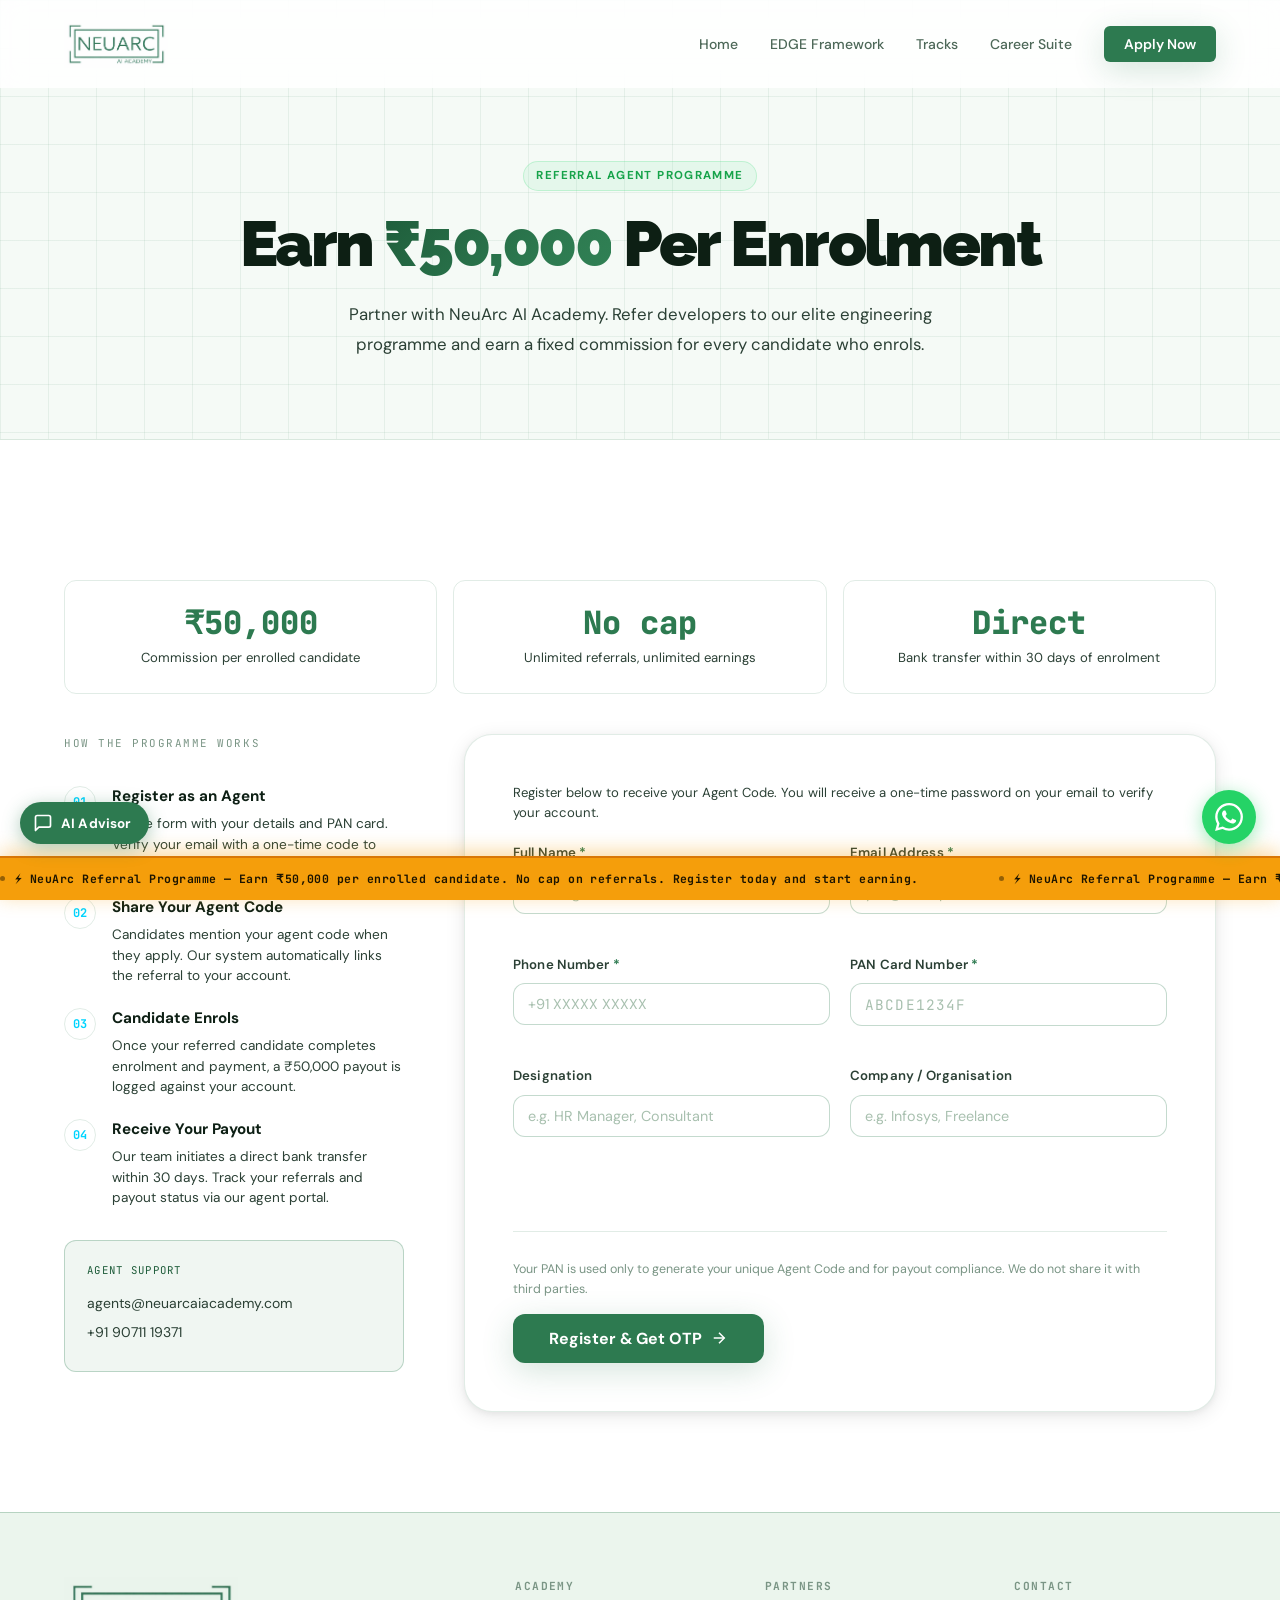
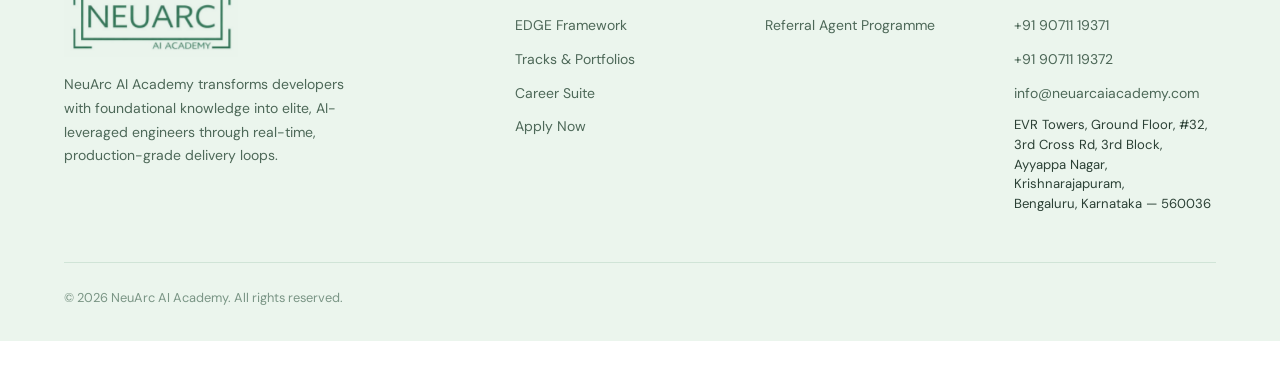
==== agents.html @ 5d9098ea "feat: Referral Agent Programme registration page with OTP flow Co-Authored-By: Claude Sonnet 4.6 <no" ====
<!DOCTYPE html>
<html lang="en">
<head>
  <meta charset="UTF-8" />
  <meta name="viewport" content="width=device-width, initial-scale=1.0" />
  <meta name="description" content="Become a NeuArc Referral Agent — Earn ₹50,000 per enrolled candidate. Join our partner network today." />
  <title>Referral Agent Programme — NeuArc AI Academy</title>
  <link rel="preconnect" href="https://fonts.googleapis.com" />
  <link rel="preconnect" href="https://fonts.gstatic.com" crossorigin />
  <link href="https://fonts.googleapis.com/css2?family=Raleway:wght@400;500;600;700;800;900&family=DM+Sans:opsz,wght@9..40,300;9..40,400;9..40,500;9..40,600;9..40,700&family=JetBrains+Mono:wght@400;500;600;700&display=swap" rel="stylesheet" />
  <link rel="stylesheet" href="css/style.css" />
  <style>
    .agent-hero-tag {
      display: inline-block;
      background: rgba(74,222,128,0.09);
      color: #16A34A;
      border: 1px solid rgba(74,222,128,0.25);
      font-size: 0.72rem;
      font-weight: 700;
      letter-spacing: 0.12em;
      text-transform: uppercase;
      padding: 4px 12px;
      border-radius: 20px;
      margin-bottom: 18px;
    }
    .earnings-grid {
      display: grid;
      grid-template-columns: repeat(auto-fit, minmax(200px, 1fr));
      gap: 16px;
      margin: 40px 0;
    }
    .earnings-card {
      background: var(--surface);
      border: 1px solid var(--border);
      border-radius: 12px;
      padding: 24px 20px;
      text-align: center;
    }
    .earnings-card .earn-num {
      font-family: 'JetBrains Mono', monospace;
      font-size: 2rem;
      font-weight: 800;
      background: var(--g);
      -webkit-background-clip: text;
      -webkit-text-fill-color: transparent;
      background-clip: text;
      line-height: 1.1;
    }
    .earnings-card .earn-label {
      color: var(--text-2);
      font-size: 0.82rem;
      margin-top: 6px;
    }
    .how-steps {
      display: flex;
      flex-direction: column;
      gap: 20px;
      margin: 32px 0;
    }
    .how-step {
      display: flex;
      gap: 16px;
      align-items: flex-start;
    }
    .step-num {
      width: 32px;
      height: 32px;
      border-radius: 50%;
      border: 1px solid var(--border);
      background: var(--surface);
      display: flex;
      align-items: center;
      justify-content: center;
      font-family: 'JetBrains Mono', monospace;
      font-size: 0.75rem;
      font-weight: 700;
      color: var(--g-text, #00D4FF);
      flex-shrink: 0;
      margin-top: 2px;
    }
    .how-step h4 { margin: 0 0 4px; font-size: 0.95rem; }
    .how-step p  { margin: 0; color: var(--text-2); font-size: 0.85rem; line-height: 1.5; }

    /* OTP Modal */
    .otp-overlay {
      position: fixed; inset: 0; background: rgba(0,0,0,0.65);
      display: flex; align-items: center; justify-content: center;
      z-index: 9999; padding: 16px;
      opacity: 0; pointer-events: none; transition: opacity 0.2s;
    }
    .otp-overlay.visible { opacity: 1; pointer-events: all; }
    .otp-box {
      background: var(--surface, #0F1B2D);
      border: 1px solid var(--border, #1E2D42);
      border-radius: 14px;
      padding: 32px 28px;
      width: 100%; max-width: 420px;
      box-shadow: 0 24px 64px rgba(0,0,0,0.5);
    }
    .otp-box h3 { margin: 0 0 6px; font-size: 1.05rem; }
    .otp-box p  { color: var(--text-2); font-size: 0.85rem; margin: 0 0 20px; }
    .otp-input {
      width: 100%;
      background: var(--bg, #060E1A);
      border: 1px solid var(--border, #1E2D42);
      border-radius: 8px;
      padding: 12px 14px;
      font-family: 'JetBrains Mono', monospace;
      font-size: 1.4rem;
      font-weight: 700;
      letter-spacing: 0.25em;
      color: var(--text, #E8F4FF);
      text-align: center;
      outline: none;
      transition: border-color 0.15s;
      margin-bottom: 16px;
    }
    .otp-input:focus { border-color: #00D4FF; }
    .otp-resend {
      text-align: center; font-size: 0.78rem; color: var(--text-2); margin-bottom: 8px;
    }
    .otp-resend a { color: #00D4FF; cursor: pointer; text-decoration: underline; }
    .otp-error { color: #f87171; font-size: 0.8rem; text-align: center; margin-bottom: 10px; min-height: 20px; }

    /* Success view */
    .agent-success {
      display: none; text-align: center; padding: 40px 20px;
    }
    .agent-success.show { display: block; }
    .agent-code-box {
      display: inline-block;
      background: rgba(0,212,255,0.08);
      border: 1px solid rgba(0,212,255,0.25);
      border-radius: 10px;
      padding: 20px 32px;
      margin: 20px 0;
    }
    .agent-code-box .code-label { font-size: 0.72rem; color: var(--text-2); letter-spacing: 0.1em; text-transform: uppercase; margin-bottom: 6px; }
    .agent-code-box .code-value {
      font-family: 'JetBrains Mono', monospace;
      font-size: 1.7rem;
      font-weight: 800;
      color: #00D4FF;
      letter-spacing: 0.05em;
    }
  </style>
</head>
<body>

<!-- ══ Navigation ══ -->
<nav id="navbar">
  <div class="nav-container">
    <a href="index.html" class="nav-logo">
      <img class="nav-logo-img" src="assets/neuarc-logo.png" alt="NeuArc AI Academy"
           onerror="this.style.display='none';this.nextElementSibling.style.display='flex'" />
      <span class="logo-css">NEUARC <span class="logo-css-sub">AI ACADEMY</span></span>
    </a>
    <button class="nav-toggle" id="navToggle" aria-label="Toggle menu">
      <span></span><span></span><span></span>
    </button>
    <ul class="nav-links" id="navLinks">
      <li><a href="index.html">Home</a></li>
      <li><a href="edge-framework.html">EDGE Framework</a></li>
      <li><a href="tracks.html">Tracks</a></li>
      <li><a href="career.html">Career Suite</a></li>
      <li><a href="apply.html" class="nav-cta">Apply Now</a></li>
    </ul>
  </div>
</nav>

<!-- ══ Page Header ══ -->
<div class="page-header">
  <div class="container">
    <div class="agent-hero-tag reveal">Referral Agent Programme</div>
    <h1 class="reveal d1">Earn <span class="gradient-text">₹50,000</span> Per Enrolment</h1>
    <p class="reveal d2" style="max-width:620px;margin:0 auto;color:var(--text-2);font-size:1.05rem;">
      Partner with NeuArc AI Academy. Refer developers to our elite engineering programme and earn a fixed commission for every candidate who enrols.
    </p>
  </div>
</div>

<!-- ══ Earnings Section ══ -->
<section class="section">
  <div class="container">

    <div class="earnings-grid reveal">
      <div class="earnings-card">
        <div class="earn-num">₹50,000</div>
        <div class="earn-label">Commission per enrolled candidate</div>
      </div>
      <div class="earnings-card">
        <div class="earn-num">No cap</div>
        <div class="earn-label">Unlimited referrals, unlimited earnings</div>
      </div>
      <div class="earnings-card">
        <div class="earn-num">Direct</div>
        <div class="earn-label">Bank transfer within 30 days of enrolment</div>
      </div>
    </div>

    <div class="apply-wrap reveal">

      <!-- Left: How it works -->
      <div class="apply-info">
        <p class="apply-info-heading">How the programme works</p>

        <div class="how-steps">
          <div class="how-step">
            <div class="step-num">01</div>
            <div>
              <h4>Register as an Agent</h4>
              <p>Fill the form with your details and PAN card. Verify your email with a one-time code to receive your unique Agent Code.</p>
            </div>
          </div>
          <div class="how-step">
            <div class="step-num">02</div>
            <div>
              <h4>Share Your Agent Code</h4>
              <p>Candidates mention your agent code when they apply. Our system automatically links the referral to your account.</p>
            </div>
          </div>
          <div class="how-step">
            <div class="step-num">03</div>
            <div>
              <h4>Candidate Enrols</h4>
              <p>Once your referred candidate completes enrolment and payment, a ₹50,000 payout is logged against your account.</p>
            </div>
          </div>
          <div class="how-step">
            <div class="step-num">04</div>
            <div>
              <h4>Receive Your Payout</h4>
              <p>Our team initiates a direct bank transfer within 30 days. Track your referrals and payout status via our agent portal.</p>
            </div>
          </div>
        </div>

        <div class="apply-contact-box">
          <p class="apply-contact-label">Agent support</p>
          <a href="mailto:agents@neuarcaiacademy.com">agents@neuarcaiacademy.com</a>
          <a href="tel:+919071119371">+91 90711 19371</a>
        </div>
      </div>

      <!-- Right: Registration Form -->
      <div class="apply-form-wrap">

        <!-- Registration form (shown until OTP verified) -->
        <div id="agentFormWrap">
          <form class="apply-form" id="agentForm" novalidate>
            <div style="margin-bottom:20px;">
              <p style="font-size:0.82rem;color:var(--text-2);line-height:1.5;margin:0;">
                Register below to receive your Agent Code. You will receive a one-time password on your email to verify your account.
              </p>
            </div>

            <!-- Row 1 -->
            <div class="form-row-2">
              <div class="form-group">
                <label for="agFullName">Full Name <span class="req">*</span></label>
                <input type="text" id="agFullName" placeholder="Your legal full name" required />
              </div>
              <div class="form-group">
                <label for="agEmail">Email Address <span class="req">*</span></label>
                <input type="email" id="agEmail" placeholder="you@example.com" required />
              </div>
            </div>

            <!-- Row 2 -->
            <div class="form-row-2">
              <div class="form-group">
                <label for="agPhone">Phone Number <span class="req">*</span></label>
                <input type="tel" id="agPhone" placeholder="+91 XXXXX XXXXX" required />
              </div>
              <div class="form-group">
                <label for="agPan">PAN Card Number <span class="req">*</span></label>
                <input type="text" id="agPan" placeholder="ABCDE1234F" maxlength="10"
                       style="text-transform:uppercase;font-family:'JetBrains Mono',monospace;letter-spacing:0.08em;" required />
              </div>
            </div>

            <!-- Row 3 (optional) -->
            <div class="form-row-2">
              <div class="form-group">
                <label for="agDesig">Designation</label>
                <input type="text" id="agDesig" placeholder="e.g. HR Manager, Consultant" />
              </div>
              <div class="form-group">
                <label for="agCompany">Company / Organisation</label>
                <input type="text" id="agCompany" placeholder="e.g. Infosys, Freelance" />
              </div>
            </div>

            <p id="agFormError" style="color:#f87171;font-size:0.8rem;min-height:18px;margin-bottom:8px;"></p>

            <div class="form-submit-row">
              <p class="form-note">Your PAN is used only to generate your unique Agent Code and for payout compliance. We do not share it with third parties.</p>
              <button type="submit" class="btn btn-primary btn-apply" id="agSubmitBtn">
                Register &amp; Get OTP
                <svg width="18" height="18" viewBox="0 0 24 24" fill="none" stroke="currentColor" stroke-width="2">
                  <line x1="5" y1="12" x2="19" y2="12"/><polyline points="12 5 19 12 12 19"/>
                </svg>
              </button>
            </div>
          </form>
        </div>

        <!-- Success view (shown after OTP verified) -->
        <div class="agent-success" id="agentSuccess">
          <div style="font-size:2.5rem;margin-bottom:12px;">🎉</div>
          <h2 style="margin:0 0 8px;">You're registered!</h2>
          <p style="color:var(--text-2);font-size:0.92rem;margin-bottom:0;">Your Agent Code is below. Share it with candidates when they apply.</p>
          <div class="agent-code-box">
            <div class="code-label">Your Agent Code</div>
            <div class="code-value" id="agentCodeDisplay">—</div>
          </div>
          <p style="color:var(--text-2);font-size:0.82rem;max-width:340px;margin:0 auto 24px;">
            Candidates enter this code on the <a href="apply.html" style="color:#00D4FF;">Apply Now</a> page. You'll earn ₹50,000 for each one who enrols.
          </p>
          <a href="mailto:agents@neuarcaiacademy.com" class="btn btn-secondary" style="display:inline-flex;gap:8px;align-items:center;">
            Contact Agent Support
          </a>
        </div>

      </div>
    </div>

  </div>
</section>

<!-- ══ OTP Verification Modal ══ -->
<div class="otp-overlay" id="otpOverlay">
  <div class="otp-box">
    <h3>Verify your email</h3>
    <p id="otpDesc">Enter the 6-digit code sent to <strong id="otpEmailDisplay"></strong>. Valid for 15 minutes.</p>
    <input type="text" class="otp-input" id="otpInput" maxlength="6" inputmode="numeric" placeholder="— — — — — —" autocomplete="one-time-code" />
    <p class="otp-error" id="otpError"></p>
    <button class="btn btn-primary" style="width:100%;justify-content:center;" id="otpVerifyBtn">
      Verify &amp; Activate
    </button>
    <p class="otp-resend" style="margin-top:14px;">
      Didn't receive it? <a id="otpResendLink">Resend OTP</a>
    </p>
  </div>
</div>

<!-- ══ Footer ══ -->
<footer>
  <div class="container">
    <div class="footer-inner">
      <div class="footer-brand">
        <img src="assets/neuarc-logo.png" alt="NeuArc AI Academy"
             onerror="this.style.display='none'" />
        <p>NeuArc AI Academy transforms developers with foundational knowledge into elite, AI-leveraged engineers through real-time, production-grade delivery loops.</p>
      </div>
      <div class="footer-col">
        <h5>Academy</h5>
        <a href="edge-framework.html">EDGE Framework</a>
        <a href="tracks.html">Tracks &amp; Portfolios</a>
        <a href="career.html">Career Suite</a>
        <a href="apply.html">Apply Now</a>
      </div>
      <div class="footer-col">
        <h5>Partners</h5>
        <a href="agents.html">Referral Agent Programme</a>
      </div>
      <div class="footer-col">
        <h5>Contact</h5>
        <a href="tel:+919071119371">+91 90711 19371</a>
        <a href="tel:+919071119372">+91 90711 19372</a>
        <a href="mailto:info@neuarcaiacademy.com">info@neuarcaiacademy.com</a>
        <span style="font-size:0.82rem;line-height:1.5;color:var(--text-2);display:block;margin-top:8px;">EVR Towers, Ground Floor, #32, 3rd Cross Rd, 3rd Block,<br>Ayyappa Nagar, Krishnarajapuram,<br>Bengaluru, Karnataka — 560036</span>
      </div>
    </div>
    <div class="footer-bottom">
      <span>&copy; 2026 NeuArc AI Academy. All rights reserved.</span>
    </div>
  </div>
</footer>

<script src="js/main.js"></script>
<script src="js/cms-globals.js"></script>
<script src="js/chatbot.js"></script>
<script src="js/whatsapp.js"></script>
<script>
(function () {
  'use strict';

  var API_BASE  = 'https://neuarc-admin.vercel.app';
  var pendingEmail = '';
  var pendingBody  = null;

  var agentForm   = document.getElementById('agentForm');
  var agSubmitBtn = document.getElementById('agSubmitBtn');
  var agFormError = document.getElementById('agFormError');

  var otpOverlay     = document.getElementById('otpOverlay');
  var otpInput       = document.getElementById('otpInput');
  var otpError       = document.getElementById('otpError');
  var otpVerifyBtn   = document.getElementById('otpVerifyBtn');
  var otpResendLink  = document.getElementById('otpResendLink');
  var otpEmailDisplay = document.getElementById('otpEmailDisplay');

  function panValid(pan) {
    return /^[A-Z]{5}[0-9]{4}[A-Z]{1}$/.test(pan.toUpperCase());
  }

  function setFormBusy(busy) {
    agSubmitBtn.disabled = busy;
    agSubmitBtn.innerHTML = busy
      ? 'Sending&hellip;'
      : 'Register &amp; Get OTP <svg width="18" height="18" viewBox="0 0 24 24" fill="none" stroke="currentColor" stroke-width="2"><line x1="5" y1="12" x2="19" y2="12"/><polyline points="12 5 19 12 12 19"/></svg>';
  }

  agentForm.addEventListener('submit', function (e) {
    e.preventDefault();
    agFormError.textContent = '';

    var full_name   = document.getElementById('agFullName').value.trim();
    var email       = document.getElementById('agEmail').value.trim();
    var phone       = document.getElementById('agPhone').value.trim();
    var pan_card    = document.getElementById('agPan').value.trim().toUpperCase();
    var designation = document.getElementById('agDesig').value.trim();
    var company     = document.getElementById('agCompany').value.trim();

    if (!full_name || !email || !phone || !pan_card) {
      agFormError.textContent = 'Please fill all required fields.';
      return;
    }
    if (!panValid(pan_card)) {
      agFormError.textContent = 'Invalid PAN format. Expected: ABCDE1234F';
      return;
    }

    pendingBody = { full_name: full_name, email: email, phone: phone, pan_card: pan_card,
                    designation: designation || undefined, company: company || undefined };
    pendingEmail = email;

    setFormBusy(true);
    fetch(API_BASE + '/api/public/agents/register', {
      method: 'POST',
      headers: { 'Content-Type': 'application/json' },
      body: JSON.stringify(pendingBody),
    })
    .then(function (res) { return res.json().then(function (d) { return { ok: res.ok, d: d }; }); })
    .then(function (r) {
      setFormBusy(false);
      if (!r.ok) { agFormError.textContent = r.d.error || 'Registration failed.'; return; }
      otpEmailDisplay.textContent = pendingEmail;
      otpInput.value = '';
      otpError.textContent = '';
      otpOverlay.classList.add('visible');
      otpInput.focus();
    })
    .catch(function () {
      setFormBusy(false);
      agFormError.textContent = 'Network error. Please try again.';
    });
  });

  function verifyOtp() {
    var code = otpInput.value.replace(/\s/g, '').trim();
    if (code.length !== 6) { otpError.textContent = 'Enter the 6-digit code.'; return; }
    otpError.textContent = '';
    otpVerifyBtn.disabled = true;
    otpVerifyBtn.textContent = 'Verifying…';

    fetch(API_BASE + '/api/public/agents/verify-otp', {
      method: 'POST',
      headers: { 'Content-Type': 'application/json' },
      body: JSON.stringify({ email: pendingEmail, otp: code }),
    })
    .then(function (res) { return res.json().then(function (d) { return { ok: res.ok, d: d }; }); })
    .then(function (r) {
      otpVerifyBtn.disabled = false;
      otpVerifyBtn.textContent = 'Verify & Activate';
      if (!r.ok) { otpError.textContent = r.d.error || 'Verification failed.'; return; }
      otpOverlay.classList.remove('visible');
      document.getElementById('agentCodeDisplay').textContent = r.d.agent_code || '—';
      document.getElementById('agentFormWrap').style.display = 'none';
      document.getElementById('agentSuccess').classList.add('show');
      window.scrollTo({ top: 0, behavior: 'smooth' });
    })
    .catch(function () {
      otpVerifyBtn.disabled = false;
      otpVerifyBtn.textContent = 'Verify & Activate';
      otpError.textContent = 'Network error. Please try again.';
    });
  }

  otpVerifyBtn.addEventListener('click', verifyOtp);
  otpInput.addEventListener('keydown', function (e) { if (e.key === 'Enter') verifyOtp(); });

  otpResendLink.addEventListener('click', function () {
    if (!pendingBody) return;
    otpError.textContent = '';
    otpResendLink.textContent = 'Sending…';
    fetch(API_BASE + '/api/public/agents/register', {
      method: 'POST',
      headers: { 'Content-Type': 'application/json' },
      body: JSON.stringify(pendingBody),
    })
    .then(function () { otpResendLink.textContent = 'Resend OTP'; otpInput.value = ''; otpInput.focus(); })
    .catch(function () { otpResendLink.textContent = 'Resend OTP'; });
  });

  // Auto-uppercase PAN
  document.getElementById('agPan').addEventListener('input', function () {
    this.value = this.value.toUpperCase();
  });
})();
</script>

<!-- ══ Bottom Running Banner ══ -->
<div class="bottom-banner">
  <div class="bottom-banner-track">
    <span class="bottom-banner-item"><span class="bottom-banner-sep"></span>&#x26A1; NeuArc Referral Programme — Earn ₹50,000 per enrolled candidate. No cap on referrals. Register today and start earning.</span>
    <span class="bottom-banner-item"><span class="bottom-banner-sep"></span>&#x26A1; NeuArc Referral Programme — Earn ₹50,000 per enrolled candidate. No cap on referrals. Register today and start earning.</span>
    <span class="bottom-banner-item"><span class="bottom-banner-sep"></span>&#x26A1; NeuArc Referral Programme — Earn ₹50,000 per enrolled candidate. No cap on referrals. Register today and start earning.</span>
    <span class="bottom-banner-item"><span class="bottom-banner-sep"></span>&#x26A1; NeuArc Referral Programme — Earn ₹50,000 per enrolled candidate. No cap on referrals. Register today and start earning.</span>
  </div>
</div>
</body>
</html>
---- css/style.css ----
/* ══════════════════════════════════════════════
   NeuArc AI Academy — Light Theme Design System
   Fonts: Raleway (headings) + DM Sans (body) + JetBrains Mono (code)
   ══════════════════════════════════════════════ */

/* ── Reset & Variables ── */
*, *::before, *::after { box-sizing: border-box; margin: 0; padding: 0; }

:root {
  /* ── Backgrounds ── */
  --bg:          #FFFFFF;
  --bg-2:        #F5FAF6;
  --bg-3:        #EBF5ED;
  --bg-card:     #FFFFFF;
  --bg-section:  #F5FAF6;
  --bg-terminal: #0D1117;
  --bg-code:     #111827;

  /* ── Brand Green (NeuArc logo) ── */
  --g:           #2D7A50;
  --g-dark:      #1E5C3A;
  --g-mid:       #3A9462;
  --g-light:     #5ABF82;
  --g-bright:    #4ADE80;
  --g-pale:      #D1EDD9;
  --g-bg:        rgba(45, 122, 80, 0.07);
  --g-glow:      rgba(45, 122, 80, 0.22);
  --g-glow-lg:   rgba(45, 122, 80, 0.35);

  /* ── Text Scale ── */
  --text-1:  #0D1F14;
  --text-2:  #2B4035;
  --text-3:  #4D6858;
  --text-4:  #7A9585;
  --text-5:  #A8C0AF;

  /* ── Borders ── */
  --border:    rgba(45, 122, 80, 0.14);
  --border-2:  rgba(45, 122, 80, 0.28);
  --border-3:  rgba(45, 122, 80, 0.5);

  /* ── Shadows ── */
  --shadow-xs: 0 1px 3px rgba(0,0,0,0.05);
  --shadow-sm: 0 2px 8px rgba(0,0,0,0.07), 0 1px 3px rgba(0,0,0,0.04);
  --shadow:    0 4px 20px rgba(0,0,0,0.09), 0 2px 6px rgba(0,0,0,0.05);
  --shadow-lg: 0 12px 48px rgba(0,0,0,0.11), 0 4px 14px rgba(0,0,0,0.06);
  --shadow-green:    0 8px 32px rgba(45,122,80,0.2);
  --shadow-green-lg: 0 16px 56px rgba(45,122,80,0.28);

  /* ── Semantic ── */
  --red:   #DC2626;
  --amber: #D97706;
  --cyan:  #0891B2;
  --white: #FFFFFF;

  /* ── Fonts ── */
  --font-head: 'Raleway', 'DM Sans', system-ui, sans-serif;
  --font-sans: 'DM Sans', system-ui, sans-serif;
  --font-mono: 'JetBrains Mono', 'Fira Code', monospace;

  /* ── Radius ── */
  --r-sm:  6px;
  --r:     12px;
  --r-lg:  20px;
  --r-xl:  28px;

  /* ── Transitions ── */
  --t:   0.3s cubic-bezier(0.4, 0, 0.2, 1);
  --t-f: 0.18s ease;
}

html { scroll-behavior: smooth; }

body {
  font-family: var(--font-sans);
  background: var(--bg);
  color: var(--text-1);
  line-height: 1.7;
  overflow-x: hidden;
  -webkit-font-smoothing: antialiased;
}

a { text-decoration: none; color: inherit; }
ul { list-style: none; }
img { max-width: 100%; display: block; }

.container {
  max-width: 1200px;
  margin: 0 auto;
  padding: 0 24px;
}
.section    { padding: 100px 0; }
.section-sm { padding: 64px 0; }

/* ── Scroll Reveal ── */
.reveal {
  opacity: 0;
  transform: translateY(28px);
  transition: opacity 0.65s ease, transform 0.65s ease;
}
.reveal.visible { opacity: 1; transform: none; }
.d1 { transition-delay: 0.08s; }
.d2 { transition-delay: 0.16s; }
.d3 { transition-delay: 0.24s; }
.d4 { transition-delay: 0.32s; }
.d5 { transition-delay: 0.40s; }
.d6 { transition-delay: 0.48s; }
.d7 { transition-delay: 0.56s; }
.d8 { transition-delay: 0.64s; }

/* ── Typography Utilities ── */
.gradient-text {
  background: linear-gradient(135deg, var(--g-dark) 0%, var(--g) 40%, var(--g-mid) 100%);
  background-size: 200% auto;
  -webkit-background-clip: text;
  -webkit-text-fill-color: transparent;
  background-clip: text;
  animation: gradientShift 5s linear infinite;
}

.mono { font-family: var(--font-mono); }

/* ── Section Labels ── */
.section-tag {
  display: inline-flex;
  align-items: center;
  gap: 8px;
  font-family: var(--font-mono);
  font-size: 0.7rem;
  font-weight: 600;
  letter-spacing: 0.13em;
  text-transform: uppercase;
  color: var(--g-dark);
  background: var(--g-bg);
  border: 1px solid var(--border-2);
  border-radius: 100px;
  padding: 6px 14px;
  margin-bottom: 20px;
}
.section-tag::before {
  content: '';
  width: 6px; height: 6px;
  border-radius: 50%;
  background: var(--g);
  animation: pulse 2s infinite;
}

.section-title {
  font-family: var(--font-head);
  font-size: clamp(2rem, 4vw, 3.2rem);
  font-weight: 800;
  line-height: 1.1;
  letter-spacing: -0.03em;
  color: var(--text-1);
  margin-bottom: 16px;
}
.section-sub {
  font-size: 1.05rem;
  color: var(--text-3);
  max-width: 680px;
  line-height: 1.8;
}

/* ── Buttons ── */
.btn {
  display: inline-flex;
  align-items: center;
  gap: 10px;
  padding: 13px 26px;
  border-radius: var(--r);
  font-size: 0.9rem;
  font-weight: 600;
  cursor: pointer;
  transition: var(--t);
  border: none;
  white-space: nowrap;
  font-family: var(--font-sans);
}
.btn-primary {
  background: var(--g);
  color: #fff;
  box-shadow: var(--shadow-green);
}
.btn-primary:hover {
  background: var(--g-dark);
  box-shadow: var(--shadow-green-lg);
  transform: translateY(-2px);
}
.btn-outline {
  background: transparent;
  color: var(--g);
  border: 1.5px solid var(--g);
}
.btn-outline:hover {
  background: var(--g-bg);
  border-color: var(--g-dark);
  color: var(--g-dark);
  transform: translateY(-2px);
}
.btn-ghost {
  background: transparent;
  color: var(--text-3);
  border: 1px solid var(--border);
}
.btn-ghost:hover {
  background: var(--bg-2);
  color: var(--text-1);
}
.btn-sub {
  font-size: 0.73rem;
  color: var(--text-4);
  margin-top: 8px;
  display: block;
  font-family: var(--font-mono);
}

/* ── Navigation ── */
#navbar {
  position: fixed;
  top: 0; left: 0; right: 0;
  z-index: 1000;
  padding: 20px 0;
  transition: var(--t);
  background: rgba(255,255,255,0.85);
  backdrop-filter: blur(12px);
  -webkit-backdrop-filter: blur(12px);
}
#navbar.scrolled {
  background: rgba(255,255,255,0.97);
  padding: 13px 0;
  border-bottom: 1px solid var(--border);
  box-shadow: var(--shadow-xs);
}
.nav-container {
  max-width: 1200px;
  margin: 0 auto;
  padding: 0 24px;
  display: flex;
  align-items: center;
  justify-content: space-between;
  position: relative;
}
.nav-logo { display: flex; align-items: center; gap: 10px; }
.nav-logo-img { height: 48px; width: auto; mix-blend-mode: multiply; }

/* CSS fallback logo */
.logo-css {
  display: none;
  align-items: center;
  gap: 6px;
  font-family: var(--font-head);
  font-weight: 900;
  font-size: 1.1rem;
  letter-spacing: 0.08em;
  color: var(--g);
  position: relative;
  padding: 4px 8px;
  border-top: 2px solid var(--g);
  border-bottom: 2px solid var(--g);
}
.logo-css::before {
  content: '';
  position: absolute;
  top: -2px; left: -2px;
  width: 9px; height: 9px;
  border-top: 2px solid var(--g);
  border-left: 2px solid var(--g);
}
.logo-css::after {
  content: '';
  position: absolute;
  bottom: -2px; right: -2px;
  width: 9px; height: 9px;
  border-bottom: 2px solid var(--g);
  border-right: 2px solid var(--g);
}
.logo-css-sub {
  font-size: 0.5em;
  font-weight: 600;
  color: var(--g-mid);
  letter-spacing: 0.16em;
  display: block;
  line-height: 1;
}
.nav-links {
  display: flex;
  align-items: center;
  gap: 32px;
}
.nav-links a {
  font-size: 0.875rem;
  font-weight: 500;
  color: var(--text-3);
  transition: var(--t-f);
}
.nav-links a:hover,
.nav-links a.nav-active { color: var(--text-1); }
.nav-links .nav-cta {
  background: var(--g);
  color: #fff;
  padding: 9px 20px;
  border-radius: var(--r-sm);
  font-weight: 600;
  box-shadow: var(--shadow-green);
}
.nav-links .nav-cta:hover {
  background: var(--g-dark);
  box-shadow: var(--shadow-green-lg);
  transform: translateY(-1px);
}
.nav-toggle {
  display: none;
  flex-direction: column;
  gap: 5px;
  background: none;
  border: none;
  cursor: pointer;
  padding: 4px;
}
.nav-toggle span {
  display: block;
  width: 24px; height: 2px;
  background: var(--text-1);
  border-radius: 2px;
  transition: var(--t);
}
.nav-toggle.open span:nth-child(1) { transform: translateY(7px) rotate(45deg); }
.nav-toggle.open span:nth-child(2) { opacity: 0; }
.nav-toggle.open span:nth-child(3) { transform: translateY(-7px) rotate(-45deg); }

/* ── Divider ── */
.divider {
  height: 1px;
  background: linear-gradient(90deg, transparent, var(--border-2), transparent);
}

/* ── Page Header (inner pages) ── */
.page-header {
  padding: 160px 0 80px;
  text-align: center;
  position: relative;
  overflow: hidden;
  background: var(--bg-2);
  border-bottom: 1px solid var(--border);
}
.page-header::before {
  content: '';
  position: absolute;
  inset: 0;
  background-image:
    linear-gradient(var(--border) 1px, transparent 1px),
    linear-gradient(90deg, var(--border) 1px, transparent 1px);
  background-size: 48px 48px;
  opacity: 0.6;
}
.page-header .container { position: relative; z-index: 2; }
.page-header h1 {
  font-family: var(--font-head);
  font-size: clamp(2.4rem, 5vw, 4rem);
  font-weight: 900;
  letter-spacing: -0.04em;
  line-height: 1.1;
  color: var(--text-1);
  margin-bottom: 20px;
}
.page-header p {
  font-size: 1.05rem;
  color: var(--text-3);
  max-width: 640px;
  margin: 0 auto;
  line-height: 1.8;
}

/* ── Hero ── */
.hero {
  min-height: 100vh;
  display: flex;
  align-items: center;
  position: relative;
  overflow: hidden;
  padding-top: 80px;
  background: var(--bg);
}
.hero-bg {
  position: absolute;
  inset: 0;
  pointer-events: none;
}
.hero-grid {
  position: absolute;
  inset: 0;
  background-image:
    linear-gradient(var(--border) 1px, transparent 1px),
    linear-gradient(90deg, var(--border) 1px, transparent 1px);
  background-size: 56px 56px;
  mask-image: radial-gradient(ellipse 80% 70% at 60% 50%, #000 30%, transparent 80%);
  opacity: 0.7;
}
.hero-glow {
  position: absolute;
  border-radius: 50%;
  pointer-events: none;
}
.hero-glow-1 {
  width: 700px; height: 700px;
  background: radial-gradient(circle, rgba(45,122,80,0.08) 0%, transparent 65%);
  top: -200px; right: -100px;
}
.hero-glow-2 {
  width: 400px; height: 400px;
  background: radial-gradient(circle, rgba(45,122,80,0.06) 0%, transparent 65%);
  bottom: 0; left: 5%;
}
.hero-inner {
  position: relative;
  z-index: 2;
  display: grid;
  grid-template-columns: 1fr 1fr;
  gap: 64px;
  align-items: center;
  max-width: 1200px;
  margin: 0 auto;
  padding: 0 24px;
  width: 100%;
}
.hero-badge {
  display: inline-flex;
  align-items: center;
  gap: 8px;
  font-family: var(--font-mono);
  font-size: 0.7rem;
  letter-spacing: 0.1em;
  text-transform: uppercase;
  color: var(--g-dark);
  background: var(--g-bg);
  border: 1px solid var(--border-2);
  border-radius: 100px;
  padding: 6px 14px;
  margin-bottom: 24px;
}
.badge-dot {
  width: 6px; height: 6px;
  border-radius: 50%;
  background: var(--g);
  animation: pulse 2s infinite;
}
.hero-title {
  font-family: var(--font-head);
  font-size: clamp(2.6rem, 5vw, 4rem);
  font-weight: 900;
  line-height: 1.07;
  letter-spacing: -0.04em;
  color: var(--text-1);
  margin-bottom: 24px;
}
.hero-sub {
  font-size: 1.05rem;
  color: var(--text-3);
  line-height: 1.8;
  margin-bottom: 40px;
  max-width: 520px;
}
.hero-ctas {
  display: flex;
  align-items: flex-start;
  gap: 14px;
  flex-wrap: wrap;
}

/* ── Hero right visual ── */
.hero-terminal-wrap {
  position: relative;
}
.hero-terminal-wrap::before {
  content: '';
  position: absolute;
  inset: -20px;
  background: radial-gradient(ellipse at center, rgba(45,122,80,0.08) 0%, transparent 70%);
  pointer-events: none;
}

/* ── Floating animated cards above/around terminal ── */
.hero-float-card {
  position: absolute;
  background: #fff;
  border: 1px solid var(--border-2);
  border-radius: var(--r);
  padding: 12px 16px;
  box-shadow: var(--shadow);
  display: flex;
  align-items: center;
  gap: 10px;
  font-size: 0.8rem;
  font-weight: 600;
  color: var(--text-1);
  animation: floatY 4s ease-in-out infinite;
  z-index: 3;
  white-space: nowrap;
}
.hero-float-card .fc-dot {
  width: 8px; height: 8px;
  border-radius: 50%;
}
.hero-float-card:nth-child(1) { top: -24px; right: 24px; animation-delay: 0s; }
.hero-float-card:nth-child(2) { bottom: 40px; left: -20px; animation-delay: 1.5s; animation-duration: 3.5s; }

/* ── Terminal Component ── */
.terminal {
  background: var(--bg-terminal);
  border: 1px solid rgba(255,255,255,0.06);
  border-radius: var(--r);
  overflow: hidden;
  font-family: var(--font-mono);
  font-size: 0.8rem;
  line-height: 1.72;
  box-shadow: var(--shadow-lg);
}
.terminal-header {
  background: #161b22;
  padding: 10px 16px;
  display: flex;
  align-items: center;
  gap: 8px;
  border-bottom: 1px solid rgba(255,255,255,0.05);
}
.terminal-dots { display: flex; gap: 6px; }
.terminal-dot { width: 11px; height: 11px; border-radius: 50%; }
.dot-red    { background: #FF5F57; }
.dot-yellow { background: #FEBC2E; }
.dot-green  { background: #28C840; }
.terminal-title { font-size: 0.72rem; color: #6e7681; margin-left: 8px; }
.terminal-body  { padding: 20px 22px; overflow-x: auto; color: #c9d1d9; }

/* Terminal tokens */
.t-line    { display: block; }
.t-prompt  { color: #3fb950; }
.t-cmd     { color: #e6edf3; }
.t-comment { color: #6e7681; font-style: italic; }
.t-output  { color: #c9d1d9; }
.t-alert   { color: #d29922; }
.t-error   { color: #f85149; }
.t-success { color: #3fb950; }
.t-key     { color: #79c0ff; }
.t-str     { color: #a5d6ff; }
.t-num     { color: #ff7b72; }
.t-kw      { color: #ff7b72; }
.t-fn      { color: #d2a8ff; }
.t-blank   { display: block; height: 0.9em; }

/* Code diff */
.diff-add { color: #3fb950; background: rgba(63,185,80,0.07); display: block; padding: 0 4px; }
.diff-rem { color: #f85149; background: rgba(248,81,73,0.07);  display: block; padding: 0 4px; }
.diff-ctx { color: #6e7681; display: block; padding: 0 4px; }
.diff-hdr { color: #79c0ff; display: block; padding: 0 4px; }

.cursor-blink {
  display: inline-block;
  width: 8px; height: 14px;
  background: #3fb950;
  animation: blink 1.1s step-end infinite;
  vertical-align: middle;
  margin-left: 2px;
}

/* ── Reality Check — stays DARK for impact ── */
.reality-section {
  background: #0D1F14;
  padding: 96px 0;
  position: relative;
  overflow: hidden;
}
.reality-section::before {
  content: '';
  position: absolute;
  inset: 0;
  background-image:
    linear-gradient(rgba(45,122,80,0.06) 1px, transparent 1px),
    linear-gradient(90deg, rgba(45,122,80,0.06) 1px, transparent 1px);
  background-size: 48px 48px;
}
.reality-inner {
  max-width: 900px;
  margin: 0 auto;
  text-align: center;
  position: relative;
  z-index: 1;
}
.reality-tag {
  display: inline-flex;
  align-items: center;
  gap: 8px;
  font-family: var(--font-mono);
  font-size: 0.7rem;
  text-transform: uppercase;
  letter-spacing: 0.12em;
  color: var(--amber);
  background: rgba(217,119,6,0.1);
  border: 1px solid rgba(217,119,6,0.25);
  border-radius: 100px;
  padding: 6px 14px;
  margin-bottom: 24px;
}
.reality-headline {
  font-family: var(--font-head);
  font-size: clamp(1.8rem, 4vw, 3rem);
  font-weight: 900;
  line-height: 1.18;
  letter-spacing: -0.03em;
  color: #FFFFFF;
  margin-bottom: 32px;
}
.reality-body {
  font-size: 1.05rem;
  color: rgba(255,255,255,0.65);
  line-height: 1.85;
  margin-bottom: 20px;
}
.reality-body strong { color: #FFFFFF; }
.reality-kicker {
  font-size: 1.1rem;
  font-weight: 700;
  color: var(--g-bright);
  font-family: var(--font-mono);
  border-top: 1px solid rgba(74,222,128,0.2);
  padding-top: 28px;
  margin-top: 12px;
  line-height: 1.6;
}

/* ── Portfolio Matrix ── */
.vertical-tag {
  display: inline-flex;
  align-items: center;
  gap: 6px;
  font-family: var(--font-mono);
  font-size: 0.68rem;
  text-transform: uppercase;
  letter-spacing: 0.1em;
  padding: 5px 12px;
  border-radius: 4px;
  margin-bottom: 24px;
}
.vert-a { background: var(--g-bg); color: var(--g-dark); border: 1px solid var(--border-2); }
.vert-b { background: rgba(8,145,178,0.07); color: #0369A1; border: 1px solid rgba(8,145,178,0.2); }
.vert-c { background: rgba(217,119,6,0.07); color: #B45309; border: 1px solid rgba(217,119,6,0.2); }

.matrix-grid {
  display: grid;
  grid-template-columns: repeat(3, 1fr);
  gap: 20px;
}
.matrix-card {
  background: var(--bg-card);
  border: 1px solid var(--border);
  border-radius: var(--r-lg);
  padding: 28px;
  transition: var(--t);
  position: relative;
  overflow: hidden;
  box-shadow: var(--shadow-xs);
}
.matrix-card::before {
  content: '';
  position: absolute;
  top: 0; left: 0; right: 0;
  height: 3px;
  background: linear-gradient(90deg, transparent, var(--g), transparent);
  opacity: 0;
  transition: var(--t);
}
.matrix-card:hover {
  border-color: var(--border-2);
  box-shadow: var(--shadow-green);
  transform: translateY(-4px);
}
.matrix-card:hover::before { opacity: 1; }
.matrix-num  { font-family: var(--font-mono); font-size: 0.65rem; color: var(--g); opacity: 0.7; margin-bottom: 12px; letter-spacing: 0.08em; }
.matrix-icon { font-size: 1.7rem; margin-bottom: 14px; }
.matrix-title { font-family: var(--font-head); font-size: 1rem; font-weight: 700; color: var(--text-1); margin-bottom: 10px; line-height: 1.3; }
.matrix-desc  { font-size: 0.875rem; color: var(--text-3); line-height: 1.65; }
.matrix-outcome {
  margin-top: 16px;
  padding-top: 14px;
  border-top: 1px solid var(--border);
  font-family: var(--font-mono);
  font-size: 0.72rem;
  color: var(--g-dark);
  font-weight: 600;
}

/* ── Tech Stack ── */
.stack-section { padding: 64px 0; background: var(--bg-2); }
.stack-title {
  text-align: center;
  font-size: 0.78rem;
  font-family: var(--font-mono);
  color: var(--text-4);
  text-transform: uppercase;
  letter-spacing: 0.14em;
  margin-bottom: 40px;
}
.stack-logos {
  display: flex;
  align-items: center;
  justify-content: center;
  gap: 36px;
  flex-wrap: wrap;
}
.stack-item {
  display: flex;
  flex-direction: column;
  align-items: center;
  gap: 10px;
  opacity: 0.55;
  transition: var(--t);
  cursor: default;
}
.stack-item:hover { opacity: 1; transform: translateY(-3px); }
.stack-logo-box {
  width: 60px; height: 60px;
  border: 1px solid var(--border-2);
  border-radius: var(--r);
  display: flex;
  align-items: center;
  justify-content: center;
  background: var(--bg-card);
  font-family: var(--font-mono);
  font-size: 0.62rem;
  font-weight: 700;
  color: var(--g-dark);
  letter-spacing: 0.04em;
  box-shadow: var(--shadow-xs);
  transition: var(--t);
}
.stack-item:hover .stack-logo-box {
  border-color: var(--g);
  box-shadow: var(--shadow-green);
  color: var(--g-dark);
}
.stack-label {
  font-size: 0.67rem;
  color: var(--text-4);
  font-family: var(--font-mono);
  text-align: center;
  line-height: 1.4;
}

/* ── CTA Banner ── */
.cta-banner {
  background: var(--g);
  border-radius: var(--r-xl);
  padding: 72px 64px;
  text-align: center;
  position: relative;
  overflow: hidden;
  margin-top: 80px;
}
.cta-banner::before {
  content: '';
  position: absolute;
  top: -100px; left: -100px;
  width: 400px; height: 400px;
  background: radial-gradient(circle, rgba(255,255,255,0.12) 0%, transparent 65%);
  pointer-events: none;
}
.cta-banner::after {
  content: '';
  position: absolute;
  bottom: -80px; right: -80px;
  width: 350px; height: 350px;
  background: radial-gradient(circle, rgba(0,0,0,0.08) 0%, transparent 65%);
  pointer-events: none;
}
.cta-banner h2 {
  font-family: var(--font-head);
  font-size: clamp(1.8rem, 3.5vw, 2.8rem);
  font-weight: 900;
  letter-spacing: -0.03em;
  color: #fff;
  margin-bottom: 16px;
  position: relative;
  z-index: 1;
}
.cta-banner p {
  font-size: 1rem;
  color: rgba(255,255,255,0.8);
  max-width: 540px;
  margin: 0 auto 36px;
  line-height: 1.75;
  position: relative;
  z-index: 1;
}
.cta-banner .gradient-text {
  background: linear-gradient(135deg, #fff 0%, rgba(255,255,255,0.8) 100%);
  -webkit-background-clip: text;
  -webkit-text-fill-color: transparent;
  background-clip: text;
}
.cta-btns {
  display: flex;
  align-items: center;
  justify-content: center;
  gap: 14px;
  flex-wrap: wrap;
  position: relative;
  z-index: 1;
}
.cta-banner .btn-primary {
  background: #fff;
  color: var(--g-dark);
  box-shadow: 0 4px 20px rgba(0,0,0,0.15);
}
.cta-banner .btn-primary:hover {
  background: var(--bg-2);
  box-shadow: 0 8px 32px rgba(0,0,0,0.2);
}
.cta-banner .btn-outline {
  color: #fff;
  border-color: rgba(255,255,255,0.5);
}
.cta-banner .btn-outline:hover {
  background: rgba(255,255,255,0.12);
  border-color: #fff;
  color: #fff;
}

/* ── Metrics Table ── */
.metrics-table {
  width: 100%;
  border-collapse: collapse;
  margin-top: 48px;
  background: var(--bg-card);
  border-radius: var(--r-lg);
  overflow: hidden;
  box-shadow: var(--shadow-sm);
  border: 1px solid var(--border);
}
.metrics-table thead th {
  font-family: var(--font-mono);
  font-size: 0.68rem;
  text-transform: uppercase;
  letter-spacing: 0.12em;
  color: var(--text-4);
  text-align: left;
  padding: 16px 24px;
  background: var(--bg-2);
  border-bottom: 1px solid var(--border);
}
.metrics-table tbody td {
  padding: 24px;
  border-bottom: 1px solid var(--border);
  vertical-align: top;
}
.metrics-table tbody tr:last-child td { border-bottom: none; }
.metrics-table tbody tr:hover td { background: var(--bg-2); }
.metric-val {
  font-family: var(--font-head);
  font-size: 2.4rem;
  font-weight: 900;
  color: var(--g);
  white-space: nowrap;
  line-height: 1;
}
.metric-label { font-family: var(--font-head); font-weight: 700; font-size: 0.95rem; color: var(--text-1); margin-bottom: 6px; }
.metric-body  { font-size: 0.875rem; color: var(--text-3); line-height: 1.65; }

/* ── EDGE Framework Page ── */
.edge-intro-comparison {
  display: grid;
  grid-template-columns: 1fr 1fr;
  gap: 24px;
  margin: 56px 0;
}
.comparison-card {
  border-radius: var(--r-lg);
  padding: 32px;
  display: flex;
  align-items: flex-start;
  gap: 16px;
}
.comparison-card.old {
  background: #FFF5F5;
  border: 1px solid rgba(220,38,38,0.18);
}
.comparison-card.new {
  background: var(--g-bg);
  border: 1px solid var(--border-2);
}
.comparison-icon { font-size: 1.8rem; flex-shrink: 0; margin-top: 2px; }
.comparison-label {
  font-family: var(--font-mono);
  font-size: 0.67rem;
  text-transform: uppercase;
  letter-spacing: 0.12em;
  margin-bottom: 8px;
}
.comparison-card.old  .comparison-label { color: var(--red); }
.comparison-card.new  .comparison-label { color: var(--g-dark); }
.comparison-card h4 { font-family: var(--font-head); font-size: 1.05rem; font-weight: 700; margin-bottom: 8px; color: var(--text-1); }
.comparison-card p  { font-size: 0.875rem; color: var(--text-3); line-height: 1.65; }

/* EDGE Scroll Layout */
.edge-scroll-wrapper {
  display: grid;
  grid-template-columns: 1fr 1fr;
  gap: 80px;
  align-items: start;
}
.edge-terminal-col {
  position: sticky;
  top: 100px;
  max-height: calc(100vh - 120px);
}
.term-content { display: none; }
.term-content.active { display: block; }

.edge-step-block {
  padding: 56px 0;
  border-bottom: 1px solid var(--border);
  transition: var(--t);
}
.edge-step-block:last-child { border-bottom: none; }
.edge-step-block.step-active .step-letter {
  background: var(--g);
  border-color: var(--g-dark);
  color: #fff;
  box-shadow: var(--shadow-green);
}
.step-header {
  display: flex;
  align-items: flex-start;
  gap: 20px;
  margin-bottom: 28px;
}
.step-letter {
  width: 56px; height: 56px;
  border-radius: var(--r);
  background: var(--g-bg);
  border: 1.5px solid var(--border-2);
  display: flex;
  align-items: center;
  justify-content: center;
  font-family: var(--font-head);
  font-size: 1.5rem;
  font-weight: 900;
  color: var(--g);
  flex-shrink: 0;
  transition: var(--t);
}
.step-meta-num { font-family: var(--font-mono); font-size: 0.66rem; color: var(--text-4); letter-spacing: 0.1em; margin-bottom: 4px; }
.step-title    { font-family: var(--font-head); font-size: 1.4rem; font-weight: 800; letter-spacing: -0.02em; line-height: 1.25; color: var(--text-1); }
.step-points   { margin-top: 20px; }
.step-point {
  display: flex;
  gap: 12px;
  align-items: flex-start;
  font-size: 0.875rem;
  color: var(--text-3);
  margin-bottom: 14px;
  line-height: 1.65;
}
.step-point-dot {
  width: 6px; height: 6px;
  border-radius: 50%;
  background: var(--g);
  flex-shrink: 0;
  margin-top: 8px;
}
.step-point strong { color: var(--text-1); }
.step-ai-edge {
  margin-top: 20px;
  padding: 16px 18px;
  background: var(--g-bg);
  border: 1px solid var(--border-2);
  border-radius: var(--r);
  font-size: 0.85rem;
  color: var(--text-3);
  line-height: 1.65;
}
.step-ai-edge strong { color: var(--g-dark); font-family: var(--font-mono); }

/* ── Pipeline Component ── */
.pipeline {
  background: var(--bg-terminal);
  border: 1px solid rgba(255,255,255,0.06);
  border-radius: var(--r);
  font-family: var(--font-mono);
  font-size: 0.79rem;
  overflow: hidden;
  box-shadow: var(--shadow-lg);
}
.pipeline-header {
  background: #161b22;
  padding: 10px 16px;
  border-bottom: 1px solid rgba(255,255,255,0.05);
  color: #6e7681;
  font-size: 0.72rem;
  display: flex;
  align-items: center;
  justify-content: space-between;
}
.pipeline-body { padding: 16px 20px; }
.pipeline-job {
  display: flex;
  align-items: center;
  gap: 12px;
  padding: 9px 0;
  border-bottom: 1px solid rgba(255,255,255,0.04);
}
.pipeline-job:last-child { border-bottom: none; }
.job-icon      { width: 16px; text-align: center; flex-shrink: 0; }
.job-icon.pass { color: #3fb950; }
.job-icon.fail { color: #f85149; }
.job-name      { color: #c9d1d9; flex: 1; }
.job-status    { font-size: 0.68rem; padding: 3px 8px; border-radius: 4px; flex-shrink: 0; }
.status-pass   { background: rgba(63,185,80,0.12); color: #3fb950; }
.status-fail   { background: rgba(248,81,73,0.12); color: #f85149; }
.pipeline-error {
  margin: 12px 20px;
  padding: 14px 16px;
  background: rgba(248,81,73,0.06);
  border: 1px solid rgba(248,81,73,0.18);
  border-radius: var(--r-sm);
  color: #c9d1d9;
  line-height: 1.7;
}
.pipeline-error .err-label { color: #f85149; }
.pipeline-footer {
  padding: 11px 20px;
  border-top: 1px solid rgba(248,81,73,0.18);
  background: rgba(248,81,73,0.04);
  color: #f85149;
  font-size: 0.75rem;
  display: flex;
  align-items: center;
  gap: 8px;
}

/* ── Track Toggle ── */
.track-toggle {
  display: flex;
  flex-direction: column;
  gap: 6px;
  background: var(--bg-2);
  border: 1px solid var(--border);
  border-radius: var(--r);
  padding: 10px;
  margin-bottom: 60px;
  width: 100%;
  box-shadow: var(--shadow-xs);
}
.track-toggle-group {
  display: flex;
  flex-wrap: wrap;
  align-items: center;
  gap: 4px;
}
.track-toggle-label {
  font-family: var(--font-mono);
  font-size: 0.6rem;
  font-weight: 700;
  color: var(--g-dark);
  text-transform: uppercase;
  letter-spacing: 0.1em;
  background: var(--g-bg);
  border: 1px solid var(--g-pale);
  border-radius: var(--r-sm);
  padding: 5px 10px;
  white-space: nowrap;
}
.track-toggle-sep {
  height: 1px;
  background: var(--border);
  margin: 2px 0;
}
.track-btn {
  padding: 7px 14px;
  border-radius: var(--r-sm);
  font-size: 0.8rem;
  font-weight: 600;
  cursor: pointer;
  transition: var(--t);
  border: none;
  background: transparent;
  color: var(--text-3);
  font-family: var(--font-sans);
  white-space: nowrap;
}
.track-btn.active {
  background: var(--g);
  color: #fff;
  box-shadow: var(--shadow-green);
}
.track-btn:not(.active):hover { color: var(--text-1); }
.track-panel { display: none; }
.track-panel.active { display: block; }

/* ── Track overview cards grid ── */
.tracks-overview-grid {
  display: grid;
  grid-template-columns: repeat(4, 1fr);
  gap: 16px;
  margin-bottom: 56px;
}
.track-overview-card {
  border-radius: var(--r);
  border: 1px solid var(--border);
  background: var(--bg-card);
  padding: 20px;
  cursor: pointer;
  transition: var(--t);
  box-shadow: var(--shadow-xs);
}
.track-overview-card:hover {
  border-color: var(--g);
  box-shadow: var(--shadow-green);
  transform: translateY(-2px);
}
.track-overview-icon { font-size: 1.8rem; margin-bottom: 10px; }
.track-overview-num {
  font-family: var(--font-mono);
  font-size: 0.62rem;
  color: var(--g);
  text-transform: uppercase;
  letter-spacing: 0.1em;
  margin-bottom: 6px;
}
.track-overview-card h4 {
  font-family: var(--font-head);
  font-size: 0.9rem;
  font-weight: 700;
  color: var(--text-1);
  margin-bottom: 6px;
  line-height: 1.3;
}
.track-overview-card p {
  font-size: 0.78rem;
  color: var(--text-3);
  line-height: 1.55;
}

/* ── Mobile hero greeting ── */
.hero-mobile-greeting { display: none; }
@media (max-width: 768px) {
  .hero-mobile-greeting {
    display: block;
    text-align: center;
    padding: 0 0 8px;
  }
  .hero-mobile-greeting p {
    font-size: 0.85rem;
    color: var(--text-3);
    font-family: var(--font-sans);
    letter-spacing: 0.01em;
  }
  .hero-mobile-greeting h2 {
    font-family: var(--font-head);
    font-size: 2rem;
    font-weight: 900;
    color: var(--text-1);
    line-height: 1.2;
    letter-spacing: -0.02em;
    margin-top: 6px;
  }
  .hero-title { display: none; }
  .tracks-overview-grid { grid-template-columns: repeat(2, 1fr); }
}

/* ── Vertical section headers on tracks page ── */
.tracks-vertical-header {
  display: flex;
  align-items: center;
  gap: 12px;
  margin: 0 0 20px;
}
.tracks-vertical-header-label {
  font-family: var(--font-mono);
  font-size: 0.7rem;
  font-weight: 700;
  text-transform: uppercase;
  letter-spacing: 0.12em;
  padding: 6px 14px;
  border-radius: var(--r-sm);
}
.vert-label-data {
  background: rgba(45,122,80,0.08);
  color: var(--g-dark);
  border: 1px solid var(--g-pale);
}
.vert-label-enterprise {
  background: rgba(37,99,235,0.07);
  color: #1D4ED8;
  border: 1px solid rgba(37,99,235,0.18);
}
.tracks-vertical-header hr {
  flex: 1;
  border: none;
  border-top: 1px solid var(--border);
}
.stage-desc {
  font-size: 0.875rem;
  color: var(--text-2);
  line-height: 1.7;
  margin-top: 12px;
}

/* Stage Cards */
.stages-grid {
  display: grid;
  grid-template-columns: repeat(3, 1fr);
  gap: 20px;
  margin-bottom: 40px;
}
.stage-card {
  background: var(--bg-card);
  border: 1px solid var(--border);
  border-radius: var(--r-lg);
  padding: 28px;
  position: relative;
  overflow: hidden;
  box-shadow: var(--shadow-xs);
  transition: var(--t);
}
.stage-card::after {
  content: '';
  position: absolute;
  bottom: 0; left: 0; right: 0;
  height: 3px;
  background: var(--g);
  opacity: 0;
  transition: var(--t);
}
.stage-card:hover { border-color: var(--border-2); box-shadow: var(--shadow); }
.stage-card:hover::after { opacity: 1; }
.stage-num     { font-family: var(--font-mono); font-size: 0.63rem; text-transform: uppercase; letter-spacing: 0.12em; color: var(--g); margin-bottom: 6px; }
.stage-title   { font-family: var(--font-head); font-size: 0.95rem; font-weight: 700; color: var(--text-1); margin-bottom: 4px; line-height: 1.3; }
.stage-subtitle { font-size: 0.77rem; color: var(--text-4); font-family: var(--font-mono); margin-bottom: 18px; }
.stage-item {
  display: flex; gap: 10px;
  font-size: 0.83rem; color: var(--text-3);
  line-height: 1.55; margin-bottom: 9px;
}
.stage-item::before { content: '›'; color: var(--g); flex-shrink: 0; font-weight: 700; }

/* Capstone */
.capstone {
  background: var(--g-bg);
  border: 1px solid var(--border-2);
  border-radius: var(--r-lg);
  padding: 40px;
  display: grid;
  grid-template-columns: auto 1fr;
  gap: 32px;
  align-items: center;
}
.capstone-icon {
  width: 72px; height: 72px;
  border-radius: var(--r);
  background: var(--bg-card);
  border: 1px solid var(--border-2);
  display: flex;
  align-items: center;
  justify-content: center;
  font-size: 2rem;
  flex-shrink: 0;
  box-shadow: var(--shadow-sm);
}
.capstone-tag { font-family: var(--font-mono); font-size: 0.67rem; text-transform: uppercase; letter-spacing: 0.12em; color: var(--g-dark); margin-bottom: 8px; }
.capstone h4  { font-family: var(--font-head); font-size: 1.1rem; font-weight: 700; color: var(--text-1); margin-bottom: 10px; }
.capstone p   { font-size: 0.875rem; color: var(--text-3); line-height: 1.7; }

/* ── Career Pillars ── */
.pillar {
  background: var(--bg-card);
  border: 1px solid var(--border);
  border-radius: var(--r-xl);
  padding: 48px 48px 48px 56px;
  margin-bottom: 24px;
  position: relative;
  overflow: hidden;
  box-shadow: var(--shadow-sm);
  transition: var(--t);
}
.pillar:hover { box-shadow: var(--shadow); border-color: var(--border-2); }
.pillar::before {
  content: '';
  position: absolute;
  left: 0; top: 0; bottom: 0;
  width: 4px;
  background: linear-gradient(180deg, var(--g-pale), var(--g), var(--g-pale));
  border-radius: 0 2px 2px 0;
}
.pillar-num      { font-family: var(--font-mono); font-size: 0.66rem; text-transform: uppercase; letter-spacing: 0.12em; color: var(--g); margin-bottom: 6px; }
.pillar-title    { font-family: var(--font-head); font-size: 1.5rem; font-weight: 900; letter-spacing: -0.02em; color: var(--text-1); margin-bottom: 4px; }
.pillar-subtitle { font-size: 0.8rem; color: var(--text-4); font-family: var(--font-mono); margin-bottom: 32px; }
.pillar-grid     { display: grid; grid-template-columns: 1fr 1fr; gap: 32px; align-items: start; }
.pillar-content p {
  font-size: 0.925rem;
  color: var(--text-3);
  line-height: 1.8;
  margin-bottom: 16px;
}
.pillar-point {
  display: flex; gap: 12px; align-items: flex-start;
  font-size: 0.875rem; color: var(--text-3);
  line-height: 1.65; margin-bottom: 14px;
}
.pillar-point-dot {
  width: 18px; height: 18px;
  border-radius: 50%;
  background: var(--g-bg);
  border: 1.5px solid var(--border-2);
  display: flex; align-items: center; justify-content: center;
  font-size: 0.5rem;
  color: var(--g);
  flex-shrink: 0;
  margin-top: 2px;
}
.pillar-point strong { color: var(--text-1); }

/* ── Career Metrics ── */
.career-metrics-grid {
  display: grid;
  grid-template-columns: repeat(3, 1fr);
  gap: 20px;
  margin-top: 56px;
}
.career-metric-card {
  background: var(--bg-card);
  border: 1px solid var(--border);
  border-radius: var(--r-lg);
  padding: 36px 28px;
  text-align: center;
  transition: var(--t);
  box-shadow: var(--shadow-xs);
}
.career-metric-card:hover {
  border-color: var(--g);
  box-shadow: var(--shadow-green);
  transform: translateY(-3px);
}
.career-metric-val   { font-family: var(--font-head); font-size: 2.8rem; font-weight: 900; color: var(--g); line-height: 1; margin-bottom: 4px; }
.career-metric-label { font-family: var(--font-head); font-weight: 700; font-size: 1rem; color: var(--text-1); margin-bottom: 10px; }
.career-metric-body  { font-size: 0.85rem; color: var(--text-3); line-height: 1.65; }

/* ── Animated stat cards ── */
.stat-pill {
  display: inline-flex;
  align-items: center;
  gap: 8px;
  background: var(--bg-card);
  border: 1px solid var(--border-2);
  border-radius: var(--r);
  padding: 10px 16px;
  box-shadow: var(--shadow-sm);
  font-size: 0.82rem;
  font-weight: 600;
  color: var(--text-1);
}
.stat-pill-val {
  font-family: var(--font-head);
  font-weight: 900;
  font-size: 1.05rem;
  color: var(--g);
}

/* ── Animated image/visual sections ── */
.visual-strip {
  background: var(--bg-2);
  border-top: 1px solid var(--border);
  border-bottom: 1px solid var(--border);
  padding: 48px 0;
  overflow: hidden;
}
.anim-badge-row {
  display: flex;
  align-items: center;
  gap: 14px;
  flex-wrap: nowrap;
  animation: scrollX 28s linear infinite;
  width: max-content;
}
.anim-badge {
  display: flex;
  align-items: center;
  gap: 8px;
  background: var(--bg-card);
  border: 1px solid var(--border-2);
  border-radius: 100px;
  padding: 8px 18px;
  font-size: 0.8rem;
  font-weight: 600;
  color: var(--text-2);
  white-space: nowrap;
  box-shadow: var(--shadow-xs);
  flex-shrink: 0;
}
.anim-badge-dot { width: 7px; height: 7px; border-radius: 50%; background: var(--g); }

/* ── Feature image cards ── */
.img-card {
  border-radius: var(--r-lg);
  overflow: hidden;
  box-shadow: var(--shadow);
  border: 1px solid var(--border);
  position: relative;
}
.img-card-header {
  height: 200px;
  display: flex;
  align-items: center;
  justify-content: center;
  position: relative;
  overflow: hidden;
}
.img-card-body {
  padding: 24px;
  background: var(--bg-card);
}
.img-card-body h4 { font-family: var(--font-head); font-weight: 700; color: var(--text-1); margin-bottom: 8px; }
.img-card-body p  { font-size: 0.875rem; color: var(--text-3); line-height: 1.65; }

/* ── Animated pipeline flow (GIF-like) ── */
.pipe-flow {
  display: flex;
  align-items: center;
  gap: 0;
  background: var(--bg-card);
  border: 1px solid var(--border);
  border-radius: var(--r-lg);
  padding: 32px;
  box-shadow: var(--shadow-sm);
  overflow-x: auto;
}
.pipe-node {
  display: flex;
  flex-direction: column;
  align-items: center;
  gap: 10px;
  flex-shrink: 0;
}
.pipe-node-circle {
  width: 52px; height: 52px;
  border-radius: 50%;
  background: var(--g-bg);
  border: 2px solid var(--border-2);
  display: flex;
  align-items: center;
  justify-content: center;
  font-size: 1.2rem;
  transition: var(--t);
  animation: pipeNodePulse 3s ease-in-out infinite;
}
.pipe-node:nth-child(3) .pipe-node-circle { animation-delay: 0.5s; }
.pipe-node:nth-child(5) .pipe-node-circle { animation-delay: 1s; }
.pipe-node:nth-child(7) .pipe-node-circle { animation-delay: 1.5s; }
.pipe-node:nth-child(9) .pipe-node-circle { animation-delay: 2s; }
.pipe-node-label {
  font-family: var(--font-mono);
  font-size: 0.66rem;
  color: var(--text-4);
  text-align: center;
  max-width: 70px;
  line-height: 1.3;
}
.pipe-arrow {
  flex: 1;
  height: 2px;
  background: var(--g-pale);
  position: relative;
  min-width: 32px;
  flex-shrink: 0;
}
.pipe-arrow::after {
  content: '';
  position: absolute;
  top: 50%;
  right: 0;
  transform: translateY(-50%);
  width: 0;
  height: 0;
  border-top: 5px solid transparent;
  border-bottom: 5px solid transparent;
  border-left: 7px solid var(--g-pale);
}
.pipe-progress {
  position: absolute;
  top: 0; left: 0;
  height: 100%;
  background: var(--g);
  border-radius: 2px;
  animation: pipeProgress 3s ease-in-out infinite;
}
.pipe-arrow:nth-of-type(2) .pipe-progress { animation-delay: 0.5s; }
.pipe-arrow:nth-of-type(4) .pipe-progress { animation-delay: 1s; }
.pipe-arrow:nth-of-type(6) .pipe-progress { animation-delay: 1.5s; }
.pipe-arrow:nth-of-type(8) .pipe-progress { animation-delay: 2s; }

/* ── Marquee metrics (animated image) ── */
.metrics-marquee {
  display: flex;
  gap: 20px;
  margin-top: 48px;
}
.metric-tile {
  flex: 1;
  background: var(--bg-card);
  border: 1px solid var(--border);
  border-radius: var(--r-lg);
  padding: 28px 24px;
  text-align: center;
  position: relative;
  overflow: hidden;
  box-shadow: var(--shadow-xs);
}
.metric-tile::before {
  content: '';
  position: absolute;
  bottom: 0; left: 0; right: 0;
  height: 3px;
  background: var(--g);
}
.metric-tile-val  { font-family: var(--font-head); font-size: 2.6rem; font-weight: 900; color: var(--g); line-height: 1; margin-bottom: 6px; }
.metric-tile-desc { font-size: 0.82rem; color: var(--text-3); line-height: 1.5; }

/* ── Footer ── */
footer {
  background: var(--bg-3);
  border-top: 1px solid var(--border-2);
  padding: 64px 0 32px;
}
.footer-inner {
  display: grid;
  grid-template-columns: 2fr 1fr 1fr 1fr;
  gap: 48px;
  margin-bottom: 48px;
}
.footer-brand img { height: 80px; margin-bottom: 16px; mix-blend-mode: multiply; }
.footer-brand p { font-size: 0.875rem; color: var(--text-3); line-height: 1.7; max-width: 280px; }
.footer-col h5 {
  font-size: 0.7rem;
  text-transform: uppercase;
  letter-spacing: 0.13em;
  color: var(--text-4);
  font-family: var(--font-mono);
  margin-bottom: 18px;
}
.footer-col a { display: block; font-size: 0.875rem; color: var(--text-3); margin-bottom: 10px; transition: var(--t-f); }
.footer-col a:hover { color: var(--g-dark); }
.footer-bottom {
  border-top: 1px solid var(--border);
  padding-top: 24px;
  display: flex;
  align-items: center;
  justify-content: space-between;
  font-size: 0.8rem;
  color: var(--text-4);
}

/* ── Animations ── */
@keyframes pulse {
  0%, 100% { opacity: 1; }
  50%       { opacity: 0.3; }
}
@keyframes blink {
  0%, 100% { opacity: 1; }
  50%       { opacity: 0; }
}
@keyframes gradientShift {
  0%   { background-position: 0% center; }
  100% { background-position: 200% center; }
}
@keyframes floatY {
  0%, 100% { transform: translateY(0); }
  50%       { transform: translateY(-10px); }
}
@keyframes scrollX {
  0%   { transform: translateX(0); }
  100% { transform: translateX(-50%); }
}
@keyframes pipeNodePulse {
  0%, 100% { border-color: var(--border-2); background: var(--g-bg); }
  50%       { border-color: var(--g); background: var(--g-pale); box-shadow: 0 0 0 4px rgba(45,122,80,0.12); }
}
@keyframes pipeProgress {
  0%   { width: 0%; }
  60%  { width: 100%; }
  100% { width: 100%; }
}
@keyframes morphGlow {
  0%, 100% { box-shadow: 0 0 0 0 rgba(45,122,80,0); }
  50%       { box-shadow: 0 0 0 8px rgba(45,122,80,0.12); }
}
@keyframes fadeScale {
  from { opacity: 0; transform: scale(0.92); }
  to   { opacity: 1; transform: scale(1); }
}
@keyframes slideRight {
  from { opacity: 0; transform: translateX(-24px); }
  to   { opacity: 1; transform: translateX(0); }
}
@keyframes fadeIn {
  from { opacity: 0; }
  to   { opacity: 1; }
}

/* ── Responsive ── */
@media (max-width: 1024px) {
  .hero-inner          { grid-template-columns: 1fr; gap: 48px; }
  .hero-right          { order: -1; }
  .matrix-grid         { grid-template-columns: repeat(2,1fr); }
  .edge-scroll-wrapper { grid-template-columns: 1fr; }
  .edge-terminal-col   { position: static; }
  .stages-grid         { grid-template-columns: 1fr; }
  .footer-inner        { grid-template-columns: 1fr 1fr; gap: 36px; }
  .pillar-grid         { grid-template-columns: 1fr; }
  .career-metrics-grid { grid-template-columns: 1fr; }
  .metrics-marquee     { flex-direction: column; }
  .pipe-flow           { gap: 8px; }
}

/* ══ Apply Form Page ══ */

.apply-wrap {
  display: grid;
  grid-template-columns: 340px 1fr;
  gap: 60px;
  align-items: start;
}

.apply-info { position: sticky; top: 100px; }
.apply-info-heading {
  font-family: var(--font-mono);
  font-size: 0.68rem;
  text-transform: uppercase;
  letter-spacing: 0.14em;
  color: var(--text-4);
  margin-bottom: 28px;
}
.apply-info-block {
  display: flex;
  gap: 16px;
  align-items: flex-start;
  margin-bottom: 24px;
  padding-bottom: 24px;
  border-bottom: 1px solid var(--border);
}
.apply-info-block:last-of-type { margin-bottom: 0; border-bottom: none; }
.apply-step-num {
  width: 36px; height: 36px; flex-shrink: 0;
  border-radius: var(--r-sm);
  background: var(--g-bg);
  border: 1.5px solid var(--border-2);
  display: flex; align-items: center; justify-content: center;
  font-family: var(--font-mono);
  font-size: 0.72rem; font-weight: 700;
  color: var(--g);
}
.apply-info-block h4 {
  font-family: var(--font-head);
  font-size: 0.95rem; font-weight: 700;
  color: var(--text-1); margin-bottom: 5px;
}
.apply-info-block p { font-size: 0.84rem; color: var(--text-3); line-height: 1.65; }

.apply-contact-box {
  margin-top: 28px;
  padding: 20px 22px;
  background: var(--g-bg);
  border: 1px solid var(--border-2);
  border-radius: var(--r);
}
.apply-contact-label {
  font-family: var(--font-mono);
  font-size: 0.67rem; text-transform: uppercase; letter-spacing: 0.12em;
  color: var(--g-dark); margin-bottom: 12px;
}
.apply-contact-box a {
  display: block; font-size: 0.875rem; color: var(--text-2);
  margin-bottom: 6px; text-decoration: none; transition: var(--t-f);
}
.apply-contact-box a:hover { color: var(--g); }

.apply-form-wrap {
  background: var(--bg-card);
  border: 1px solid var(--border);
  border-radius: var(--r-xl);
  padding: 48px;
  box-shadow: var(--shadow);
}

.apply-form { display: flex; flex-direction: column; }

.form-row-2 {
  display: grid;
  grid-template-columns: 1fr 1fr;
  gap: 20px;
  margin-bottom: 20px;
}
.form-group { display: flex; flex-direction: column; gap: 7px; margin-bottom: 20px; }
.form-group:last-child { margin-bottom: 0; }

.form-group label {
  font-size: 0.83rem; font-weight: 600;
  color: var(--text-2); letter-spacing: 0.01em;
}
.req { color: var(--g); font-weight: 700; }

.form-group input,
.form-group select,
.form-group textarea {
  font-family: var(--font-sans); font-size: 0.9rem;
  color: var(--text-1); background: var(--bg);
  border: 1.5px solid var(--border-2);
  border-radius: var(--r);
  padding: 11px 14px;
  transition: var(--t-f);
  outline: none; width: 100%;
  -webkit-appearance: none; appearance: none;
}
.form-group input::placeholder,
.form-group textarea::placeholder { color: var(--text-5); }
.form-group input:focus,
.form-group select:focus,
.form-group textarea:focus {
  border-color: var(--g);
  box-shadow: 0 0 0 3px var(--g-glow);
}
.form-group select {
  background-image: url("data:image/svg+xml,%3Csvg xmlns='http://www.w3.org/2000/svg' width='16' height='16' viewBox='0 0 24 24' fill='none' stroke='%232D7A50' stroke-width='2'%3E%3Cpolyline points='6 9 12 15 18 9'/%3E%3C/svg%3E");
  background-repeat: no-repeat;
  background-position: right 12px center;
  padding-right: 38px;
  cursor: pointer;
}
.form-group textarea { resize: vertical; min-height: 120px; line-height: 1.65; }

.file-drop {
  position: relative;
  border: 2px dashed var(--border-2);
  border-radius: var(--r);
  transition: var(--t-f);
  cursor: pointer;
  overflow: hidden;
}
.file-drop:hover,
.file-drop.drag-over { border-color: var(--g); background: var(--g-bg); }

.file-drop input[type="file"] {
  position: absolute; inset: 0;
  opacity: 0; cursor: pointer;
  width: 100%; height: 100%;
  z-index: 2;
  border: none !important; padding: 0 !important; box-shadow: none !important;
}
.file-drop-ui {
  display: flex; flex-direction: column;
  align-items: center; justify-content: center;
  gap: 8px; padding: 32px 20px;
  text-align: center; pointer-events: none;
}
.file-drop-label { font-size: 0.9rem; color: var(--text-2); }
.file-drop-label strong { color: var(--g); }
.file-drop-hint { font-size: 0.78rem; color: var(--text-4); font-family: var(--font-mono); }

.file-selected {
  display: flex; align-items: center;
  gap: 10px; padding: 14px 18px;
  background: var(--g-bg);
}
.file-selected span { font-size: 0.875rem; color: var(--text-2); flex: 1; min-width: 0; overflow: hidden; text-overflow: ellipsis; white-space: nowrap; }
.file-clear {
  background: none; border: none;
  color: var(--text-4); cursor: pointer;
  font-size: 0.85rem; padding: 4px 8px;
  border-radius: var(--r-sm); transition: var(--t-f);
}
.file-clear:hover { color: var(--red); background: rgba(220,38,38,0.07); }

.form-submit-row {
  margin-top: 28px; padding-top: 28px;
  border-top: 1px solid var(--border);
  display: flex; flex-direction: column; gap: 14px;
}
.form-note { font-size: 0.78rem; color: var(--text-4); line-height: 1.6; }
.btn-apply {
  align-self: flex-start;
  padding: 14px 36px;
  font-size: 1rem; font-weight: 700;
  display: inline-flex; align-items: center; gap: 8px;
}

/* Thank You Page */
.thankyou-section {
  min-height: 72vh;
  display: flex; align-items: center; justify-content: center;
  text-align: center;
}
.thankyou-wrap { max-width: 560px; margin: 0 auto; padding: 40px 24px; }
.thankyou-icon {
  width: 80px; height: 80px; border-radius: 50%;
  background: var(--g-bg); border: 2px solid var(--g-pale);
  display: flex; align-items: center; justify-content: center;
  margin: 0 auto 32px;
  animation: morphGlow 2.5s ease infinite;
}
.thankyou-wrap h1 {
  font-family: var(--font-head);
  font-size: 2.6rem; font-weight: 900;
  color: var(--text-1); letter-spacing: -0.03em;
  margin-bottom: 16px;
}
.thankyou-wrap p {
  font-size: 1.05rem; color: var(--text-3);
  line-height: 1.7; margin-bottom: 36px;
}
.thankyou-actions { display: flex; gap: 12px; justify-content: center; flex-wrap: wrap; }

@media (max-width: 1024px) {
  .apply-wrap { grid-template-columns: 1fr; gap: 40px; }
  .apply-info { position: static; }
}

@media (max-width: 768px) {
  .section     { padding: 72px 0; }
  .page-header { padding: 130px 0 60px; }
  .nav-links {
    display: none;
    position: absolute;
    top: 100%; left: 0; right: 0;
    background: rgba(255,255,255,0.98);
    backdrop-filter: blur(20px);
    flex-direction: column;
    gap: 0;
    padding: 12px 0;
    border-bottom: 1px solid var(--border);
    box-shadow: var(--shadow);
  }
  .nav-links.open   { display: flex; }
  .nav-links li     { width: 100%; }
  .nav-links a      { padding: 13px 24px; display: block; }
  .nav-links .nav-cta { margin: 8px 24px; display: block; text-align: center; border-radius: var(--r-sm); }
  .nav-toggle       { display: flex; }
  .hero-title       { font-size: 2.4rem; }
  .matrix-grid      { grid-template-columns: 1fr; }
  .stages-grid      { grid-template-columns: 1fr; }
  .capstone         { grid-template-columns: 1fr; text-align: center; }
  .capstone-icon    { margin: 0 auto; }
  .track-toggle     { flex-direction: column; width: 100%; }
  .track-toggle-group { justify-content: flex-start; }
  .track-btn        { text-align: center; flex: 0 0 auto; }
  .footer-inner     { grid-template-columns: 1fr; }
  .footer-bottom    { flex-direction: column; gap: 10px; text-align: center; }
  .cta-banner       { padding: 40px 24px; }
  .pillar           { padding: 32px 24px 32px 32px; }
  .edge-intro-comparison { grid-template-columns: 1fr; }
  .career-metrics-grid   { grid-template-columns: 1fr; }
  .pipe-flow        { flex-wrap: wrap; justify-content: center; }
  .pipe-arrow       { display: none; }
  .hero-float-card  { display: none; }
  .form-row-2       { grid-template-columns: 1fr; }
  .apply-form-wrap  { padding: 28px 20px; }
  .btn-apply        { align-self: stretch; justify-content: center; }
}

/* ── Bottom Running Banner ── */
body { padding-bottom: 44px; }
.bottom-banner {
  position: fixed; bottom: 0; left: 0; right: 0;
  z-index: 9000; height: 44px;
  background: #F59E0B;
  border-top: 2px solid #D97706;
  box-shadow: 0 -4px 20px rgba(245,158,11,0.4);
  overflow: hidden; display: flex; align-items: center;
}
.bottom-banner-track {
  display: flex; white-space: nowrap;
  animation: bannerScroll 45s linear infinite;
  will-change: transform;
}
.bottom-banner-track:hover { animation-play-state: paused; }
.bottom-banner-item {
  display: inline-flex; align-items: center; gap: 10px;
  font-family: var(--font-mono); font-size: 0.72rem; font-weight: 700;
  letter-spacing: 0.04em; color: #1C1400;
  padding-right: 80px;
}
.bottom-banner-sep {
  display: inline-block; width: 5px; height: 5px;
  border-radius: 50%; background: rgba(28,20,0,0.45);
  animation: bannerPulse 1.8s ease infinite; flex-shrink: 0;
}
@keyframes bannerScroll { 0% { transform: translateX(0); } 100% { transform: translateX(-25%); } }
@keyframes bannerPulse  { 0%, 100% { opacity: 1; transform: scale(1); } 50% { opacity: 0.3; transform: scale(0.75); } }

/* ── WhatsApp Float Widget ── */
.wa-widget {
  position: fixed; bottom: 56px; right: 24px;
  z-index: 9100;
  display: flex; flex-direction: column; align-items: flex-end; gap: 10px;
}
.wa-popup {
  display: none; flex-direction: column;
  background: #fff;
  border: 1px solid var(--border);
  border-radius: var(--r);
  box-shadow: 0 8px 32px rgba(0,0,0,0.14);
  overflow: hidden; min-width: 230px;
}
.wa-popup.open { display: flex; }
.wa-popup-header {
  background: #25D366; padding: 12px 16px;
  display: flex; align-items: center; gap: 8px;
  color: #fff; font-family: var(--font-sans); font-size: 0.82rem; font-weight: 600;
}
.wa-popup-body { display: flex; flex-direction: column; }
.wa-num-link {
  display: flex; align-items: center; gap: 10px;
  padding: 13px 16px;
  font-family: var(--font-mono); font-size: 0.82rem;
  color: var(--text-1); text-decoration: none;
  border-bottom: 1px solid var(--border);
  transition: var(--t-f);
}
.wa-num-link:last-child { border-bottom: none; }
.wa-num-link:hover { background: var(--g-bg); color: var(--g-dark); }
.wa-num-label {
  font-size: 0.68rem; color: var(--text-4);
  display: block; font-family: var(--font-sans); margin-top: 1px;
}
.wa-btn {
  width: 54px; height: 54px; border-radius: 50%;
  background: #25D366; border: none; cursor: pointer;
  display: flex; align-items: center; justify-content: center;
  box-shadow: 0 4px 18px rgba(37,211,102,0.45);
  transition: transform 0.2s ease, box-shadow 0.2s ease;
  flex-shrink: 0;
}
.wa-btn:hover { transform: scale(1.09); box-shadow: 0 6px 28px rgba(37,211,102,0.6); }
.wa-btn svg { color: #fff; }

/* ════════════════════════════════════════════════
   Engineering Advisor Chat Widget
   Position: fixed bottom-left (above amber banner)
   ════════════════════════════════════════════════ */

/* ── Outer container ── */
.adv-widget {
  position: fixed;
  bottom: 56px; left: 20px;
  z-index: 9200;
  display: flex;
  flex-direction: column-reverse;
  align-items: flex-start;
  gap: 10px;
}

/* ── Chat panel ── */
.adv-panel {
  display: none;
  flex-direction: column;
  width: 380px;
  height: 530px;
  background: #fff;
  border: 1px solid var(--border);
  border-radius: var(--r);
  box-shadow: 0 20px 60px rgba(0,0,0,0.13), 0 4px 16px rgba(0,0,0,0.07);
  overflow: hidden;
}
.adv-panel.open {
  display: flex;
  animation: advOpen 0.22s cubic-bezier(0.34, 1.56, 0.64, 1);
  transform-origin: bottom left;
}
@keyframes advOpen {
  from { opacity: 0; transform: translateY(10px) scale(0.95); }
  to   { opacity: 1; transform: translateY(0)   scale(1);    }
}

/* ── Header ── */
.adv-header {
  display: flex; align-items: center; justify-content: space-between;
  padding: 13px 16px;
  background: var(--g);
  flex-shrink: 0;
}
.adv-header-left { display: flex; align-items: center; gap: 11px; }
.adv-avatar {
  width: 38px; height: 38px; border-radius: 50%;
  background: rgba(255,255,255,0.14);
  display: flex; align-items: center; justify-content: center;
  color: #fff; flex-shrink: 0;
}
.adv-name {
  font-family: var(--font-head); font-size: 0.86rem; font-weight: 700;
  color: #fff; line-height: 1.2;
}
.adv-status {
  display: flex; align-items: center; gap: 5px;
  font-family: var(--font-mono); font-size: 0.68rem;
  color: rgba(255,255,255,0.75); margin-top: 1px;
}
.adv-online-dot {
  display: inline-block; width: 6px; height: 6px;
  background: #86efac; border-radius: 50%;
}
.adv-close-btn {
  background: rgba(255,255,255,0.12); border: none; cursor: pointer;
  border-radius: 6px; padding: 6px;
  color: #fff; display: flex; align-items: center; justify-content: center;
  transition: background 0.15s;
}
.adv-close-btn:hover { background: rgba(255,255,255,0.26); }

/* ── Message area ── */
.adv-messages {
  flex: 1; overflow-y: auto;
  padding: 16px 14px;
  display: flex; flex-direction: column; gap: 10px;
  background: var(--bg-2);
}
.adv-messages::-webkit-scrollbar { width: 4px; }
.adv-messages::-webkit-scrollbar-track { background: transparent; }
.adv-messages::-webkit-scrollbar-thumb { background: var(--border); border-radius: 4px; }

/* ── Message bubbles ── */
.adv-msg { display: flex; flex-direction: column; max-width: 86%; }
.adv-msg-bot  { align-self: flex-start; }
.adv-msg-user { align-self: flex-end; }

.adv-bubble {
  padding: 10px 13px;
  font-size: 0.845rem; line-height: 1.65;
  font-family: var(--font-sans);
}
.adv-msg-bot .adv-bubble {
  background: #fff;
  border: 1px solid var(--border);
  border-radius: 14px 14px 14px 3px;
  color: var(--text-1);
}
.adv-msg-user .adv-bubble {
  background: var(--g);
  border-radius: 14px 14px 3px 14px;
  color: #fff;
}
.adv-hint {
  font-size: 0.76rem; color: var(--text-4);
  font-style: italic; display: block; margin-top: 3px;
}
.adv-prereq { color: var(--g-dark); font-style: normal; font-weight: 500; }

/* ── Quick-reply chips ── */
.adv-chips {
  display: flex; flex-wrap: wrap; gap: 6px;
  margin-top: 8px; max-width: 100%;
}
.adv-chip {
  background: #fff;
  border: 1.5px solid var(--g);
  color: var(--g-dark);
  border-radius: 20px;
  padding: 5px 13px;
  font-family: var(--font-sans); font-size: 0.77rem; font-weight: 600;
  cursor: pointer; line-height: 1.4;
  transition: background 0.15s, color 0.15s, opacity 0.15s;
  white-space: nowrap;
}
.adv-chip:hover:not(:disabled) { background: var(--g); color: #fff; }
.adv-chip.used  { opacity: 0.45; cursor: default; }

/* ── Typing indicator ── */
.adv-typing-wrap {
  display: flex; align-items: center; gap: 4px;
  padding: 9px 12px;
  background: #fff; border: 1px solid var(--border);
  border-radius: 14px 14px 14px 3px;
  width: fit-content; align-self: flex-start;
}
.adv-typing-wrap span {
  display: block; width: 7px; height: 7px;
  background: var(--g); border-radius: 50%;
  animation: advDot 1.3s ease-in-out infinite;
}
.adv-typing-wrap span:nth-child(2) { animation-delay: 0.18s; }
.adv-typing-wrap span:nth-child(3) { animation-delay: 0.36s; }
@keyframes advDot {
  0%, 60%, 100% { transform: translateY(0);   opacity: 0.35; }
  30%            { transform: translateY(-5px); opacity: 1;    }
}

/* ── Footer / input ── */
.adv-footer {
  display: flex; align-items: center; gap: 8px;
  padding: 10px 12px;
  background: #fff; border-top: 1px solid var(--border);
  flex-shrink: 0;
}
.adv-input {
  flex: 1; background: var(--bg-2);
  border: 1px solid var(--border); border-radius: 22px;
  padding: 9px 15px; font-size: 0.84rem;
  color: var(--text-1); font-family: var(--font-sans);
  outline: none; transition: border-color 0.15s;
}
.adv-input:focus { border-color: var(--g); }
.adv-input:disabled { opacity: 0.5; cursor: not-allowed; }
.adv-send-btn {
  width: 36px; height: 36px; border-radius: 50%;
  background: var(--g); border: none; cursor: pointer;
  color: #fff; display: flex; align-items: center; justify-content: center;
  flex-shrink: 0; transition: background 0.18s, transform 0.18s;
}
.adv-send-btn:hover  { background: var(--g-dark); transform: scale(1.08); }
.adv-send-btn:disabled { opacity: 0.4; cursor: not-allowed; transform: none; }

/* ── FAB toggle button ── */
.adv-toggle {
  position: relative;
  display: flex; align-items: center; gap: 8px;
  background: var(--g);
  border: none; cursor: pointer;
  border-radius: 28px; padding: 11px 18px 11px 13px;
  box-shadow: 0 4px 18px rgba(45,122,80,0.38);
  color: #fff;
  font-family: var(--font-sans); font-weight: 700; font-size: 0.84rem;
  transition: transform 0.2s ease, box-shadow 0.2s ease, background 0.2s;
  white-space: nowrap;
}
.adv-toggle:hover { transform: translateY(-2px); box-shadow: 0 6px 26px rgba(45,122,80,0.55); }
.adv-toggle.active { background: var(--g-dark); }
.adv-toggle-icon { display: flex; align-items: center; transition: transform 0.2s; }
.adv-toggle.active .adv-toggle-icon { transform: rotate(10deg); }
.adv-toggle-label { letter-spacing: 0.01em; }

/* pulse badge on toggle */
.adv-toggle-badge {
  position: absolute; top: -3px; right: -3px;
  width: 11px; height: 11px;
  background: #F59E0B; border: 2px solid #fff;
  border-radius: 50%; opacity: 0;
  transition: opacity 0.3s;
}
.adv-toggle-badge.pulse {
  opacity: 1;
  animation: advBadgePulse 1.8s ease infinite;
}
@keyframes advBadgePulse {
  0%, 100% { transform: scale(1); }
  50%       { transform: scale(1.35); }
}

/* ── Mobile ── */
@media (max-width: 768px) {
  .adv-widget { left: 12px; bottom: 56px; }
  .adv-panel  { width: calc(100vw - 24px); height: calc(100dvh - 120px); max-height: 520px; }
  .adv-chip   { font-size: 0.73rem; padding: 5px 10px; }
}
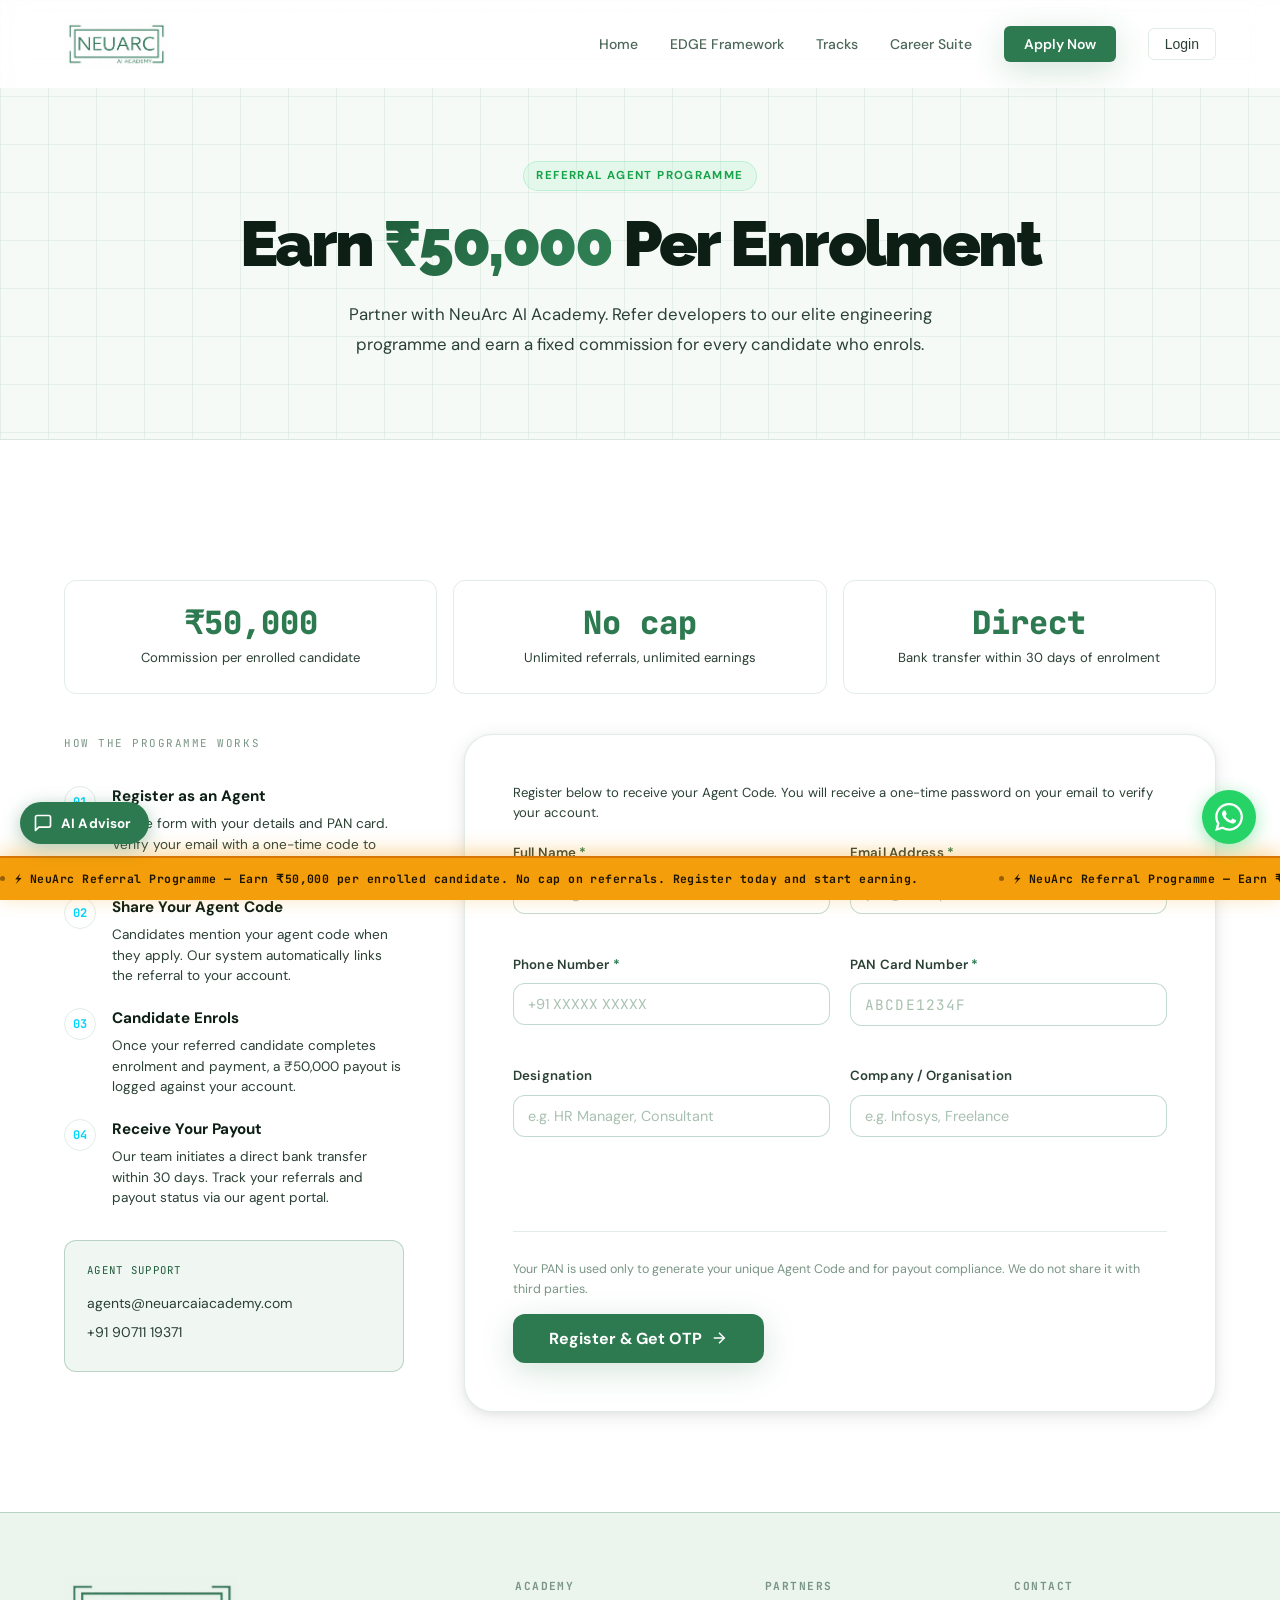
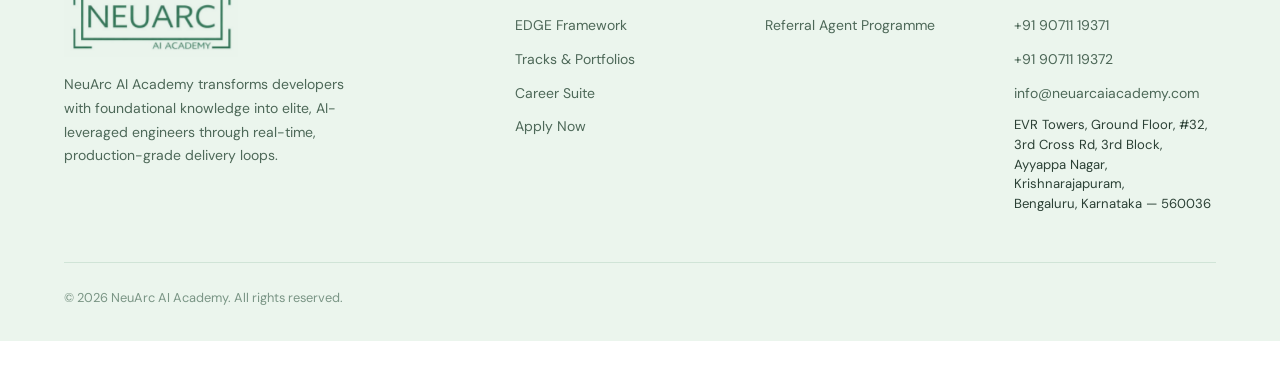
==== commit c1198910: "Phone OTP validation, login popup, testimonials, premium gate - All lead sources (apply form, AI cha" ====
--- a/agents.html
+++ b/agents.html
@@ -164,6 +164,7 @@
       <li><a href="tracks.html">Tracks</a></li>
       <li><a href="career.html">Career Suite</a></li>
       <li><a href="apply.html" class="nav-cta">Apply Now</a></li>
+      <li><button class="nav-login-btn" aria-label="Login to portal">Login</button></li>
     </ul>
   </div>
 </nav>
@@ -380,6 +381,8 @@
 
 <script src="js/main.js"></script>
 <script src="js/cms-globals.js"></script>
+<script src="js/otp-widget.js"></script>
+<script src="js/login-popup.js"></script>
 <script src="js/chatbot.js"></script>
 <script src="js/whatsapp.js"></script>
 <script>
--- a/css/style.css
+++ b/css/style.css
@@ -2156,3 +2156,149 @@
   .adv-panel  { width: calc(100vw - 24px); height: calc(100dvh - 120px); max-height: 520px; }
   .adv-chip   { font-size: 0.73rem; padding: 5px 10px; }
 }
+
+/* ══════════════════════════════════════════════
+   OTP Widget
+   ══════════════════════════════════════════════ */
+.otp-inline-wrap { margin-top: 10px; }
+.otp-inline-label { font-size: 0.8rem; color: var(--text-2); margin-bottom: 8px; }
+.otp-inline-row { display: flex; gap: 8px; }
+.otp-inline-input {
+  flex: 1; padding: 9px 12px; border: 1px solid var(--border);
+  border-radius: var(--r-sm); background: var(--surface);
+  color: var(--text-1); font-size: 0.95rem; letter-spacing: 0.25em;
+  font-family: 'JetBrains Mono', monospace; outline: none;
+  transition: border-color 0.2s;
+}
+.otp-inline-input:focus { border-color: var(--g); }
+.otp-inline-btn {
+  padding: 9px 18px; background: var(--g); color: #fff;
+  border: none; border-radius: var(--r-sm); font-size: 0.82rem;
+  font-weight: 600; cursor: pointer; transition: background 0.2s;
+}
+.otp-inline-btn:hover:not(:disabled) { background: var(--g-dark); }
+.otp-inline-btn:disabled { opacity: 0.5; cursor: not-allowed; }
+.otp-inline-resend {
+  margin-top: 8px; background: none; border: none; cursor: pointer;
+  font-size: 0.78rem; color: var(--text-3); text-decoration: underline;
+  padding: 0;
+}
+.otp-inline-resend:disabled { opacity: 0.5; cursor: not-allowed; text-decoration: none; }
+.otp-inline-err { color: #f87171; font-size: 0.78rem; margin-top: 6px; }
+.otp-verified {
+  display: flex; align-items: center; gap: 6px;
+  font-size: 0.82rem; color: #22c55e; font-weight: 600;
+  padding: 8px 0;
+}
+
+/* ══════════════════════════════════════════════
+   Login Popup
+   ══════════════════════════════════════════════ */
+.login-overlay {
+  position: fixed; inset: 0; z-index: 1000;
+  background: rgba(0,0,0,0.55); backdrop-filter: blur(4px);
+  display: flex; align-items: center; justify-content: center;
+  padding: 16px;
+  opacity: 0; pointer-events: none; transition: opacity 0.2s;
+}
+.login-overlay.open { opacity: 1; pointer-events: all; }
+.login-modal {
+  background: var(--surface); border: 1px solid var(--border);
+  border-radius: 16px; padding: 32px; width: 100%; max-width: 460px;
+  transform: translateY(12px); transition: transform 0.2s;
+}
+.login-overlay.open .login-modal { transform: translateY(0); }
+.login-modal-head { margin-bottom: 24px; }
+.login-modal-head h3 { font-size: 1.1rem; font-weight: 700; color: var(--text-1); margin: 0 0 4px; }
+.login-modal-head p  { font-size: 0.83rem; color: var(--text-2); margin: 0; }
+.login-options { display: grid; grid-template-columns: 1fr 1fr; gap: 12px; }
+.login-option {
+  display: flex; flex-direction: column; gap: 6px;
+  padding: 18px 16px; border: 1px solid var(--border);
+  border-radius: 12px; text-decoration: none; color: var(--text-1);
+  background: var(--bg); transition: border-color 0.2s, transform 0.15s;
+  cursor: pointer;
+}
+.login-option:hover { border-color: var(--g); transform: translateY(-2px); }
+.login-option-icon { font-size: 1.4rem; margin-bottom: 2px; }
+.login-option-title { font-size: 0.87rem; font-weight: 700; }
+.login-option-desc  { font-size: 0.75rem; color: var(--text-3); line-height: 1.4; }
+.login-close {
+  position: absolute; top: 12px; right: 12px; background: none;
+  border: none; cursor: pointer; color: var(--text-3); font-size: 1.1rem;
+  width: 30px; height: 30px; display: flex; align-items: center; justify-content: center;
+  border-radius: 6px; transition: background 0.15s;
+}
+.login-close:hover { background: var(--border); }
+.login-modal-wrap { position: relative; }
+.nav-login-btn {
+  background: none; border: 1px solid var(--border);
+  color: var(--text-2); padding: 7px 16px; border-radius: var(--r-sm);
+  font-size: 0.875rem; font-weight: 500; cursor: pointer; transition: var(--t-f);
+  white-space: nowrap;
+}
+.nav-login-btn:hover { border-color: var(--g); color: var(--text-1); }
+
+/* ══════════════════════════════════════════════
+   Testimonials Section
+   ══════════════════════════════════════════════ */
+.testimonials-grid {
+  display: grid; grid-template-columns: repeat(auto-fill, minmax(300px, 1fr));
+  gap: 24px; margin-top: 48px;
+}
+.testimonial-card {
+  background: var(--surface); border: 1px solid var(--border);
+  border-radius: 14px; padding: 24px; position: relative;
+  transition: border-color 0.2s, transform 0.2s;
+}
+.testimonial-card:hover { border-color: var(--g); transform: translateY(-3px); }
+.testimonial-quote {
+  font-size: 0.9rem; color: var(--text-2); line-height: 1.7;
+  margin: 0 0 20px; font-style: italic;
+}
+.testimonial-quote::before { content: '\201C'; color: var(--g); font-size: 1.6rem; line-height: 0; vertical-align: -0.4em; margin-right: 2px; }
+.testimonial-author { display: flex; align-items: center; gap: 12px; }
+.testimonial-avatar {
+  width: 42px; height: 42px; border-radius: 50%;
+  background: linear-gradient(135deg, var(--g) 0%, #0aaf8a 100%);
+  display: flex; align-items: center; justify-content: center;
+  color: #fff; font-size: 1rem; font-weight: 700; flex-shrink: 0;
+  overflow: hidden;
+}
+.testimonial-avatar img { width: 100%; height: 100%; object-fit: cover; }
+.testimonial-name  { font-size: 0.87rem; font-weight: 700; color: var(--text-1); }
+.testimonial-meta  { font-size: 0.75rem; color: var(--text-3); margin-top: 1px; }
+.testimonial-track {
+  display: inline-block; font-size: 0.7rem; font-weight: 700;
+  color: var(--g); background: rgba(0,212,136,0.08); border: 1px solid rgba(0,212,136,0.2);
+  border-radius: 4px; padding: 2px 7px; margin-top: 4px; text-transform: uppercase; letter-spacing: 0.05em;
+}
+.testimonials-empty { text-align: center; color: var(--text-3); font-size: 0.88rem; padding: 40px 0; }
+
+/* WhatsApp OTP overlay */
+.wa-otp-overlay {
+  position: fixed; inset: 0; z-index: 9000;
+  background: rgba(0,0,0,0.6); backdrop-filter: blur(6px);
+  display: flex; align-items: center; justify-content: center; padding: 16px;
+  opacity: 0; pointer-events: none; transition: opacity 0.2s;
+}
+.wa-otp-overlay.open { opacity: 1; pointer-events: all; }
+.wa-otp-modal {
+  background: var(--surface); border: 1px solid var(--border); border-radius: 16px;
+  padding: 28px; width: 100%; max-width: 380px;
+  transform: translateY(10px); transition: transform 0.2s;
+}
+.wa-otp-overlay.open .wa-otp-modal { transform: translateY(0); }
+.wa-otp-title { font-size: 1rem; font-weight: 700; color: var(--text-1); margin: 0 0 4px; }
+.wa-otp-sub   { font-size: 0.8rem; color: var(--text-2); margin: 0 0 18px; }
+.wa-otp-field { margin-bottom: 12px; }
+.wa-otp-field label { display: block; font-size: 0.75rem; font-weight: 600; color: var(--text-2); margin-bottom: 4px; text-transform: uppercase; letter-spacing: 0.06em; }
+.wa-otp-field input { width: 100%; box-sizing: border-box; padding: 9px 12px; border: 1px solid var(--border); border-radius: var(--r-sm); background: var(--bg); color: var(--text-1); font-size: 0.88rem; outline: none; transition: border-color 0.2s; }
+.wa-otp-field input:focus { border-color: var(--g); }
+.wa-otp-err  { color: #f87171; font-size: 0.78rem; margin-bottom: 10px; display: none; }
+.wa-otp-btns { display: flex; gap: 8px; margin-top: 4px; }
+.wa-otp-btn-primary { flex: 1; padding: 10px; background: #25D366; color: #fff; border: none; border-radius: var(--r-sm); font-size: 0.85rem; font-weight: 700; cursor: pointer; transition: background 0.2s; }
+.wa-otp-btn-primary:hover:not(:disabled) { background: #20bd5a; }
+.wa-otp-btn-primary:disabled { opacity: 0.5; cursor: not-allowed; }
+.wa-otp-btn-cancel  { padding: 10px 14px; background: none; border: 1px solid var(--border); border-radius: var(--r-sm); font-size: 0.82rem; color: var(--text-2); cursor: pointer; transition: border-color 0.2s; }
+.wa-otp-btn-cancel:hover { border-color: var(--text-2); }
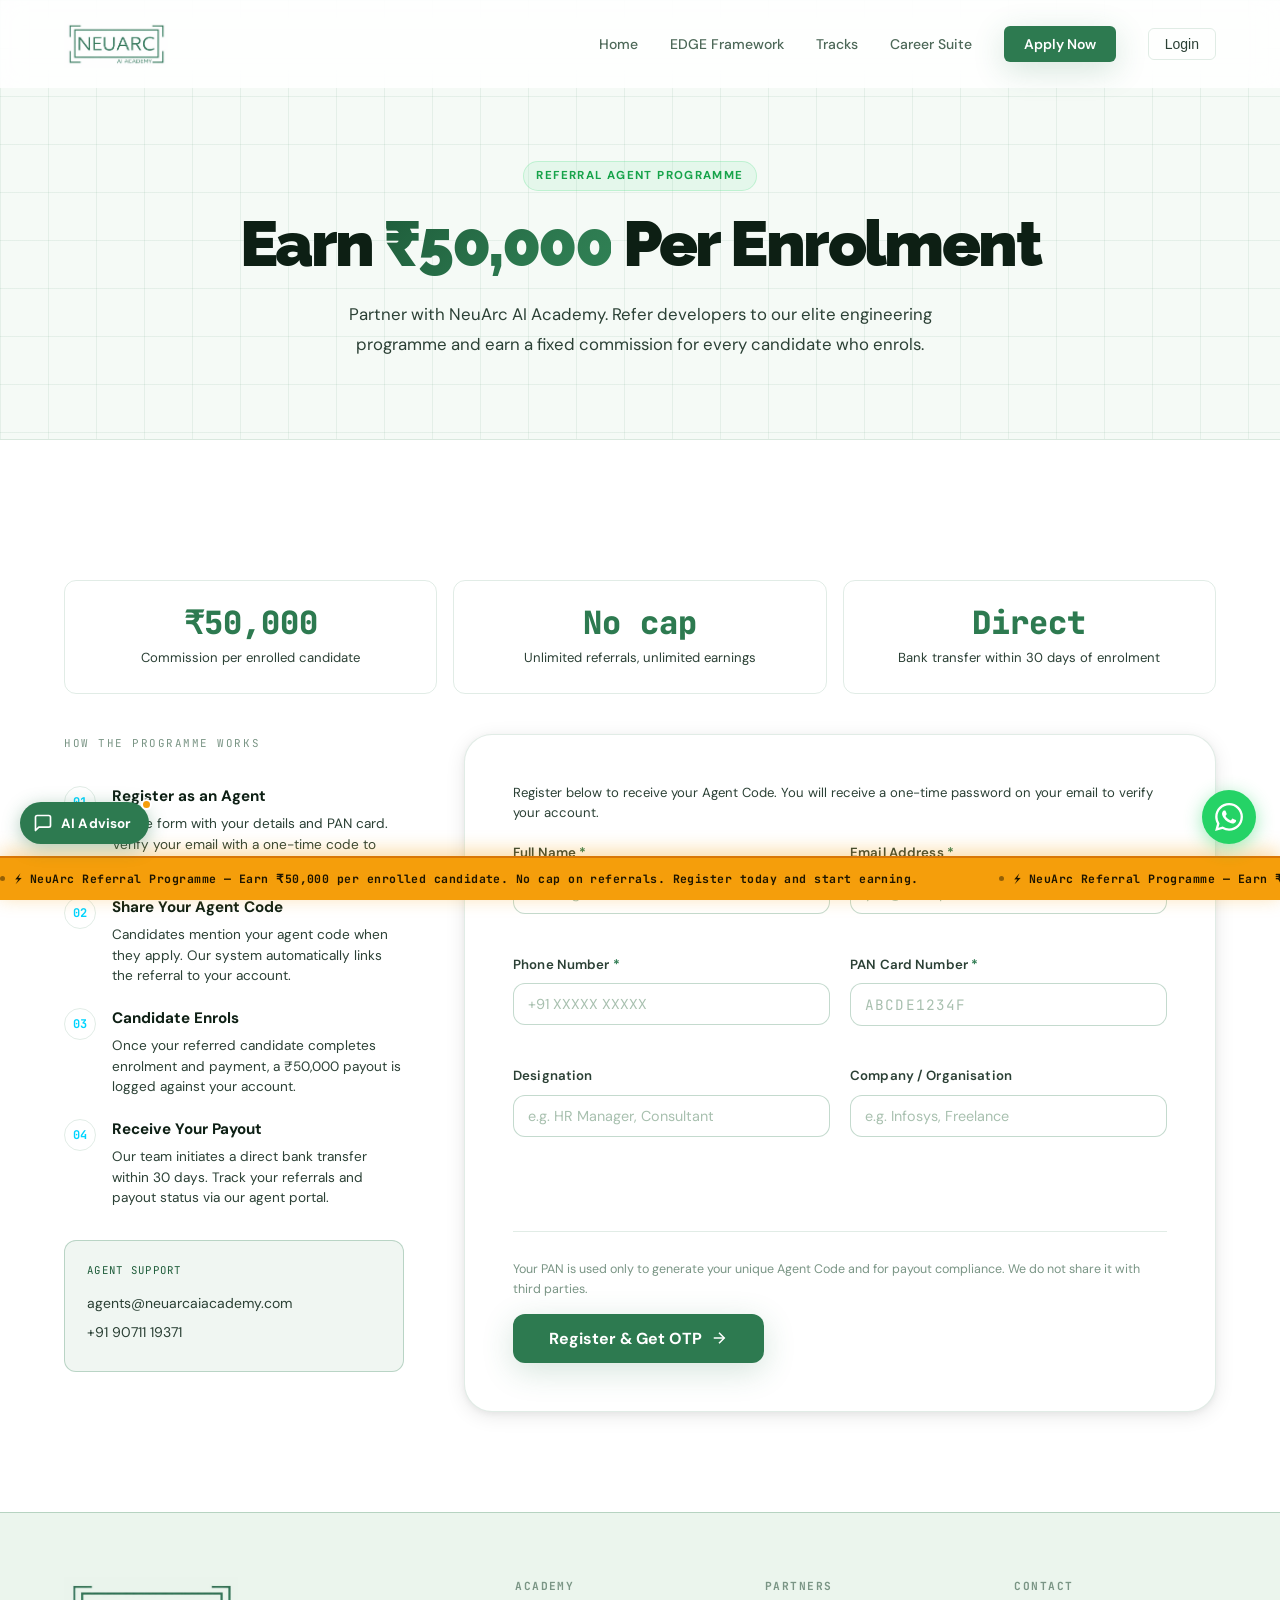
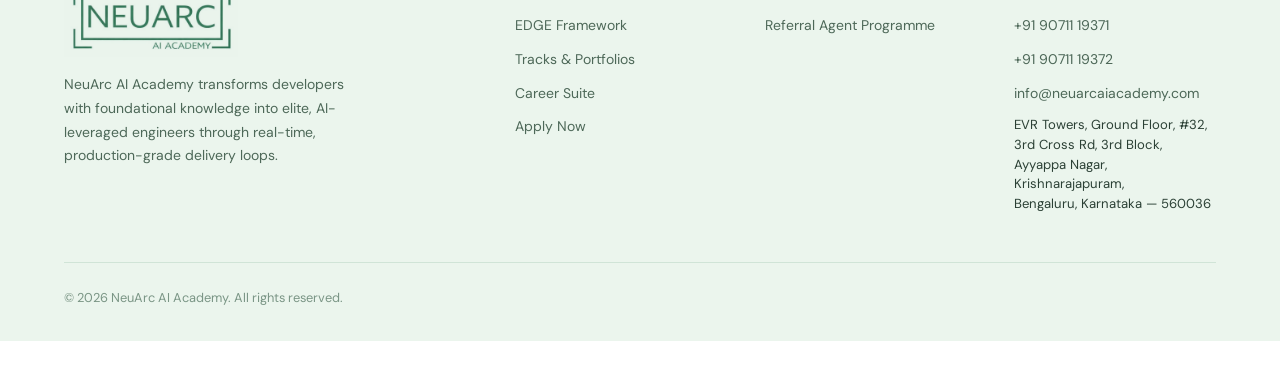
==== commit f0c043a6: "fix: update all API calls to use custom domain admin.neuarcaiacademy.com neuarc-admin.vercel.app ret" ====
--- a/agents.html
+++ b/agents.html
@@ -389,7 +389,7 @@
 (function () {
   'use strict';
 
-  var API_BASE  = 'https://neuarc-admin.vercel.app';
+  var API_BASE  = 'https://admin.neuarcaiacademy.com';
   var pendingEmail = '';
   var pendingBody  = null;
 
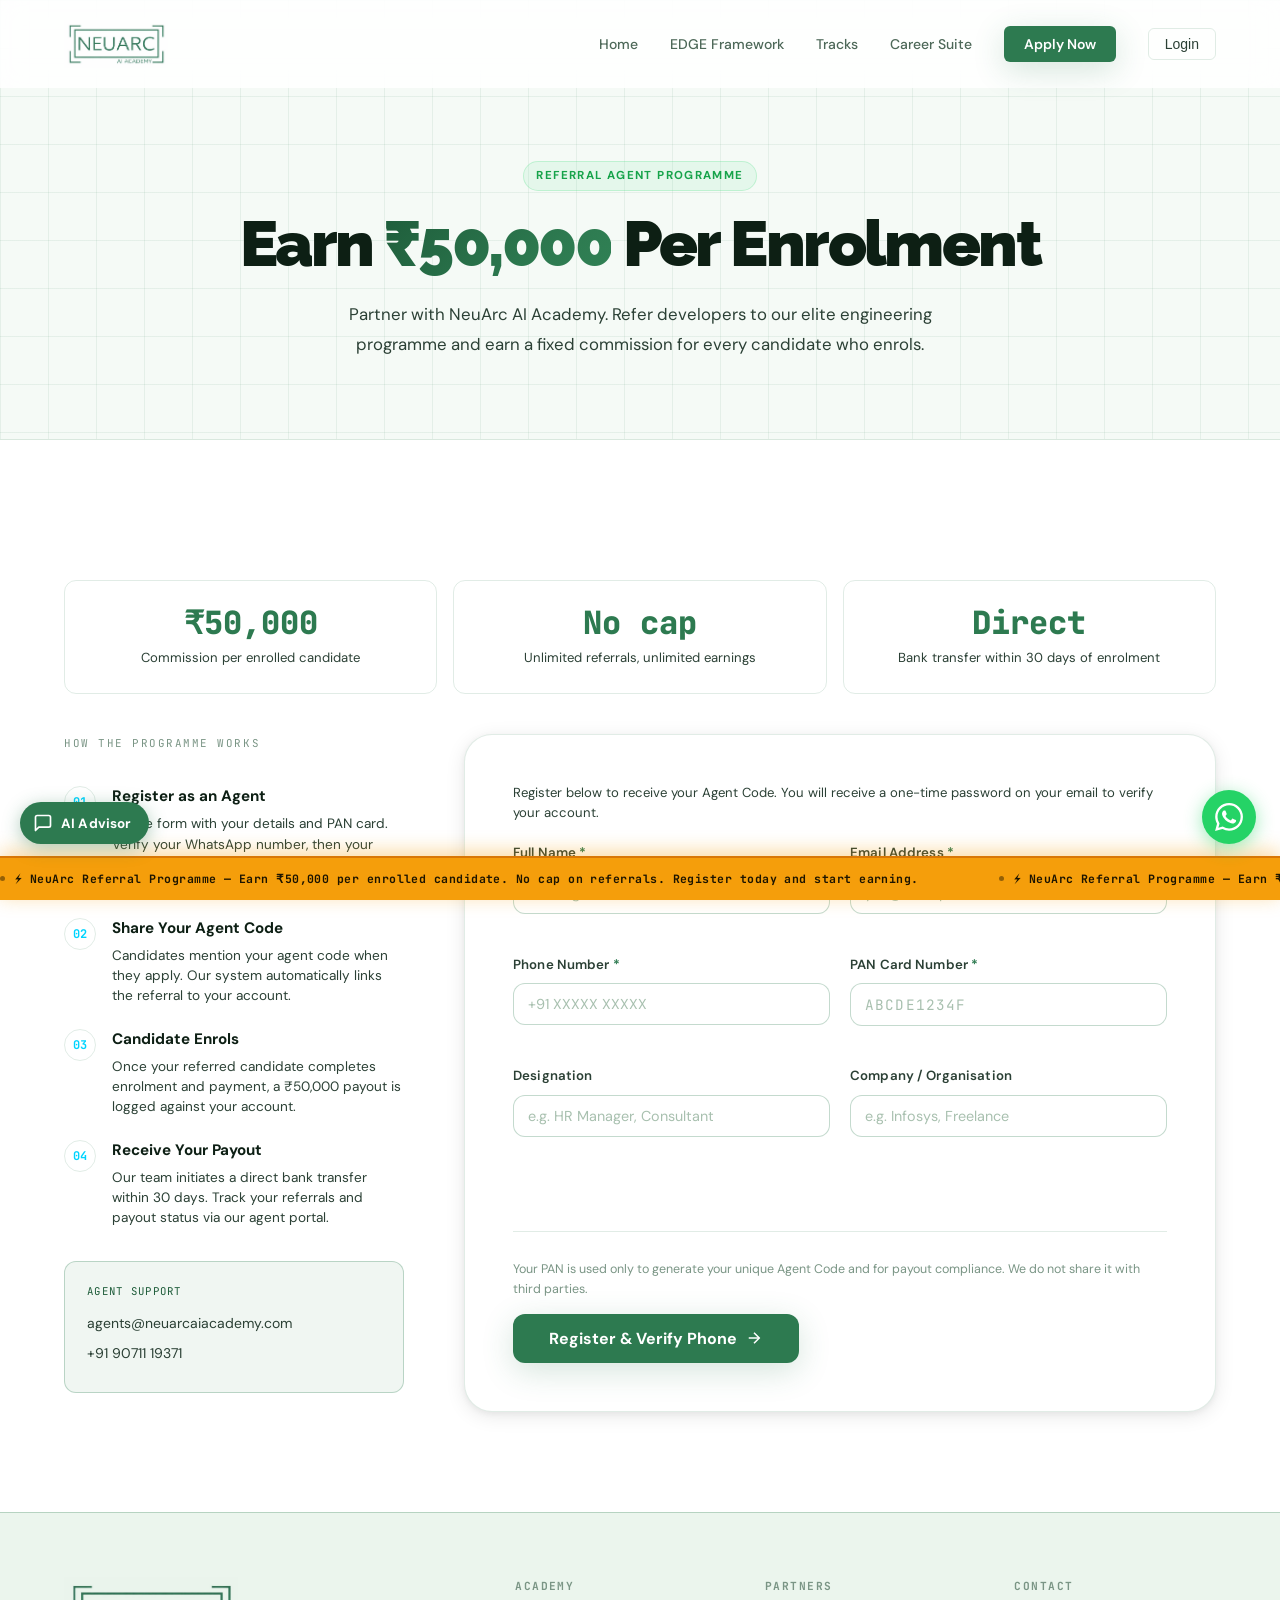
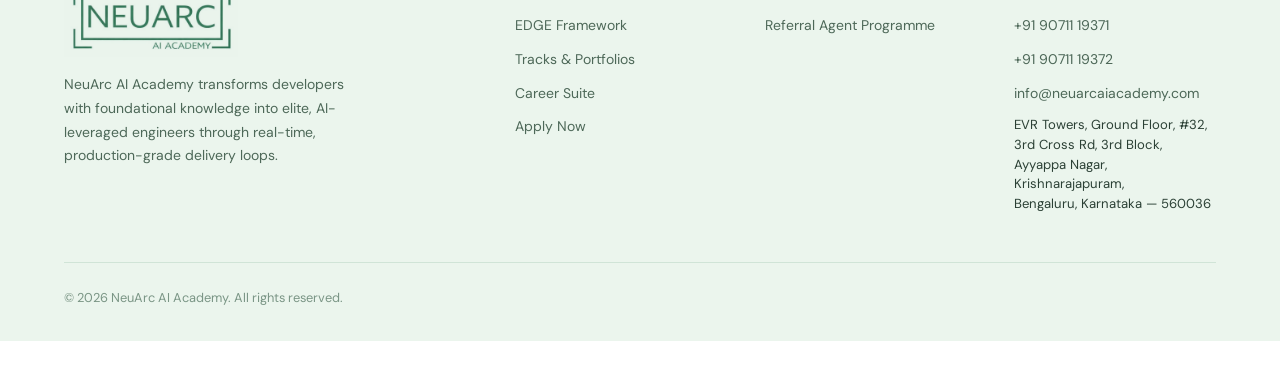
==== commit d3f6b59f: "feat: Careers page + agent registration WhatsApp OTP + password setup - agents.html: 4-step registra" ====
--- a/agents.html
+++ b/agents.html
@@ -210,7 +210,7 @@
             <div class="step-num">01</div>
             <div>
               <h4>Register as an Agent</h4>
-              <p>Fill the form with your details and PAN card. Verify your email with a one-time code to receive your unique Agent Code.</p>
+              <p>Fill the form with your details and PAN card. Verify your WhatsApp number, then your email, and set a password to activate your account.</p>
             </div>
           </div>
           <div class="how-step">
@@ -297,7 +297,7 @@
             <div class="form-submit-row">
               <p class="form-note">Your PAN is used only to generate your unique Agent Code and for payout compliance. We do not share it with third parties.</p>
               <button type="submit" class="btn btn-primary btn-apply" id="agSubmitBtn">
-                Register &amp; Get OTP
+                Register &amp; Verify Phone
                 <svg width="18" height="18" viewBox="0 0 24 24" fill="none" stroke="currentColor" stroke-width="2">
                   <line x1="5" y1="12" x2="19" y2="12"/><polyline points="12 5 19 12 12 19"/>
                 </svg>
@@ -318,9 +318,14 @@
           <p style="color:var(--text-2);font-size:0.82rem;max-width:340px;margin:0 auto 24px;">
             Candidates enter this code on the <a href="apply.html" style="color:#00D4FF;">Apply Now</a> page. You'll earn ₹50,000 for each one who enrols.
           </p>
-          <a href="mailto:agents@neuarcaiacademy.com" class="btn btn-secondary" style="display:inline-flex;gap:8px;align-items:center;">
-            Contact Agent Support
-          </a>
+          <div style="display:flex;gap:12px;justify-content:center;flex-wrap:wrap;">
+            <a href="https://admin.neuarcaiacademy.com/login" target="_blank" class="btn btn-primary" style="display:inline-flex;gap:8px;align-items:center;">
+              Log In to Agent Portal
+            </a>
+            <a href="mailto:agents@neuarcaiacademy.com" class="btn btn-secondary" style="display:inline-flex;gap:8px;align-items:center;">
+              Contact Agent Support
+            </a>
+          </div>
         </div>
 
       </div>
@@ -329,19 +334,36 @@
   </div>
 </section>
 
-<!-- ══ OTP Verification Modal ══ -->
-<div class="otp-overlay" id="otpOverlay">
+<!-- ══ Multi-step OTP / Password Modal ══ -->
+<div class="otp-overlay" id="agModal">
   <div class="otp-box">
-    <h3>Verify your email</h3>
-    <p id="otpDesc">Enter the 6-digit code sent to <strong id="otpEmailDisplay"></strong>. Valid for 15 minutes.</p>
-    <input type="text" class="otp-input" id="otpInput" maxlength="6" inputmode="numeric" placeholder="— — — — — —" autocomplete="one-time-code" />
-    <p class="otp-error" id="otpError"></p>
-    <button class="btn btn-primary" style="width:100%;justify-content:center;" id="otpVerifyBtn">
-      Verify &amp; Activate
-    </button>
-    <p class="otp-resend" style="margin-top:14px;">
-      Didn't receive it? <a id="otpResendLink">Resend OTP</a>
-    </p>
+    <!-- Step: Phone OTP -->
+    <div id="stepPhoneOtp">
+      <h3>Verify your WhatsApp</h3>
+      <p id="phoneOtpDesc">We sent a 6-digit OTP to your WhatsApp number ending in <strong id="phoneMaskedDisplay"></strong>. Valid for 10 minutes.</p>
+      <input type="text" class="otp-input" id="phoneOtpInput" maxlength="6" inputmode="numeric" placeholder="— — — — — —" autocomplete="one-time-code" />
+      <p class="otp-error" id="phoneOtpError"></p>
+      <button class="btn btn-primary" style="width:100%;justify-content:center;" id="phoneOtpVerifyBtn">Verify Phone</button>
+      <p class="otp-resend" style="margin-top:14px;">Didn't receive it? <a id="phoneOtpResendLink">Resend on WhatsApp</a></p>
+    </div>
+    <!-- Step: Email OTP -->
+    <div id="stepEmailOtp" style="display:none;">
+      <h3>Verify your email</h3>
+      <p id="emailOtpDesc">Phone verified! Enter the 6-digit code sent to <strong id="emailOtpDisplay"></strong>. Valid for 15 minutes.</p>
+      <input type="text" class="otp-input" id="emailOtpInput" maxlength="6" inputmode="numeric" placeholder="— — — — — —" autocomplete="one-time-code" />
+      <p class="otp-error" id="emailOtpError"></p>
+      <button class="btn btn-primary" style="width:100%;justify-content:center;" id="emailOtpVerifyBtn">Verify Email</button>
+      <p class="otp-resend" style="margin-top:14px;">Didn't receive it? <a id="emailOtpResendLink">Resend email OTP</a></p>
+    </div>
+    <!-- Step: Set Password -->
+    <div id="stepPassword" style="display:none;">
+      <h3>Set your password</h3>
+      <p>Both your phone and email are verified. Create a password to activate your agent account.</p>
+      <input type="password" id="pwInput" placeholder="Minimum 8 characters" style="width:100%;background:var(--bg);border:1px solid var(--border);border-radius:8px;padding:12px 14px;font-size:0.95rem;color:var(--text);outline:none;margin-bottom:10px;" />
+      <input type="password" id="pwConfirm" placeholder="Confirm password" style="width:100%;background:var(--bg);border:1px solid var(--border);border-radius:8px;padding:12px 14px;font-size:0.95rem;color:var(--text);outline:none;margin-bottom:16px;" />
+      <p class="otp-error" id="pwError"></p>
+      <button class="btn btn-primary" style="width:100%;justify-content:center;" id="pwSetBtn">Activate Account</button>
+    </div>
   </div>
 </div>
 
@@ -389,31 +411,72 @@
 (function () {
   'use strict';
 
-  var API_BASE  = 'https://admin.neuarcaiacademy.com';
-  var pendingEmail = '';
-  var pendingBody  = null;
-
+  var API_BASE = 'https://admin.neuarcaiacademy.com';
+
+  // State
+  var pendingPhone     = '';
+  var pendingPhoneToken = '';  // record.id returned from /otp/verify (phone step)
+  var pendingEmail     = '';
+  var pendingAgentCode = '';
+  var formData         = null;
+
+  // DOM refs — form
   var agentForm   = document.getElementById('agentForm');
   var agSubmitBtn = document.getElementById('agSubmitBtn');
   var agFormError = document.getElementById('agFormError');
 
-  var otpOverlay     = document.getElementById('otpOverlay');
-  var otpInput       = document.getElementById('otpInput');
-  var otpError       = document.getElementById('otpError');
-  var otpVerifyBtn   = document.getElementById('otpVerifyBtn');
-  var otpResendLink  = document.getElementById('otpResendLink');
-  var otpEmailDisplay = document.getElementById('otpEmailDisplay');
+  // DOM refs — modal & steps
+  var agModal        = document.getElementById('agModal');
+  var stepPhoneOtp   = document.getElementById('stepPhoneOtp');
+  var stepEmailOtp   = document.getElementById('stepEmailOtp');
+  var stepPassword   = document.getElementById('stepPassword');
+
+  // Phone OTP elements
+  var phoneMaskedDisplay = document.getElementById('phoneMaskedDisplay');
+  var phoneOtpInput      = document.getElementById('phoneOtpInput');
+  var phoneOtpError      = document.getElementById('phoneOtpError');
+  var phoneOtpVerifyBtn  = document.getElementById('phoneOtpVerifyBtn');
+  var phoneOtpResendLink = document.getElementById('phoneOtpResendLink');
+
+  // Email OTP elements
+  var emailOtpDisplay    = document.getElementById('emailOtpDisplay');
+  var emailOtpInput      = document.getElementById('emailOtpInput');
+  var emailOtpError      = document.getElementById('emailOtpError');
+  var emailOtpVerifyBtn  = document.getElementById('emailOtpVerifyBtn');
+  var emailOtpResendLink = document.getElementById('emailOtpResendLink');
+
+  // Password elements
+  var pwInput   = document.getElementById('pwInput');
+  var pwConfirm = document.getElementById('pwConfirm');
+  var pwError   = document.getElementById('pwError');
+  var pwSetBtn  = document.getElementById('pwSetBtn');
+
+  // ── helpers ──────────────────────────────────────────────────────────
+
+  function showStep(step) {
+    stepPhoneOtp.style.display  = step === 'phone'    ? '' : 'none';
+    stepEmailOtp.style.display  = step === 'email'    ? '' : 'none';
+    stepPassword.style.display  = step === 'password' ? '' : 'none';
+    agModal.classList.add('visible');
+  }
+
+  function closeModal() {
+    agModal.classList.remove('visible');
+  }
 
   function panValid(pan) {
     return /^[A-Z]{5}[0-9]{4}[A-Z]{1}$/.test(pan.toUpperCase());
   }
 
-  function setFormBusy(busy) {
-    agSubmitBtn.disabled = busy;
-    agSubmitBtn.innerHTML = busy
-      ? 'Sending&hellip;'
-      : 'Register &amp; Get OTP <svg width="18" height="18" viewBox="0 0 24 24" fill="none" stroke="currentColor" stroke-width="2"><line x1="5" y1="12" x2="19" y2="12"/><polyline points="12 5 19 12 12 19"/></svg>';
+  function post(url, body) {
+    return fetch(API_BASE + url, {
+      method: 'POST',
+      headers: { 'Content-Type': 'application/json' },
+      body: JSON.stringify(body),
+    }).then(function (r) { return r.json().then(function (d) { return { ok: r.ok, d: d }; }); });
   }
+
+  // ── Step 0: Form submit → send phone OTP ─────────────────────────────
 
   agentForm.addEventListener('submit', function (e) {
     e.preventDefault();
@@ -435,76 +498,144 @@
       return;
     }
 
-    pendingBody = { full_name: full_name, email: email, phone: phone, pan_card: pan_card,
-                    designation: designation || undefined, company: company || undefined };
+    formData = { full_name: full_name, email: email, phone: phone, pan_card: pan_card,
+                 designation: designation || undefined, company: company || undefined };
+    pendingPhone = phone;
     pendingEmail = email;
 
-    setFormBusy(true);
-    fetch(API_BASE + '/api/public/agents/register', {
-      method: 'POST',
-      headers: { 'Content-Type': 'application/json' },
-      body: JSON.stringify(pendingBody),
-    })
-    .then(function (res) { return res.json().then(function (d) { return { ok: res.ok, d: d }; }); })
-    .then(function (r) {
-      setFormBusy(false);
-      if (!r.ok) { agFormError.textContent = r.d.error || 'Registration failed.'; return; }
-      otpEmailDisplay.textContent = pendingEmail;
-      otpInput.value = '';
-      otpError.textContent = '';
-      otpOverlay.classList.add('visible');
-      otpInput.focus();
-    })
-    .catch(function () {
-      setFormBusy(false);
-      agFormError.textContent = 'Network error. Please try again.';
-    });
+    agSubmitBtn.disabled = true;
+    agSubmitBtn.innerHTML = 'Sending OTP&hellip;';
+
+    post('/api/public/otp/send', { phone: phone, purpose: 'agent_register' })
+      .then(function (r) {
+        agSubmitBtn.disabled = false;
+        agSubmitBtn.innerHTML = 'Register &amp; Verify Phone <svg width="18" height="18" viewBox="0 0 24 24" fill="none" stroke="currentColor" stroke-width="2"><line x1="5" y1="12" x2="19" y2="12"/><polyline points="12 5 19 12 12 19"/></svg>';
+        if (!r.ok) { agFormError.textContent = r.d.error || 'Failed to send OTP.'; return; }
+        phoneMaskedDisplay.textContent = r.d.masked || phone.slice(-4);
+        phoneOtpInput.value = '';
+        phoneOtpError.textContent = '';
+        showStep('phone');
+        phoneOtpInput.focus();
+      })
+      .catch(function () {
+        agSubmitBtn.disabled = false;
+        agSubmitBtn.innerHTML = 'Register &amp; Verify Phone <svg width="18" height="18" viewBox="0 0 24 24" fill="none" stroke="currentColor" stroke-width="2"><line x1="5" y1="12" x2="19" y2="12"/><polyline points="12 5 19 12 12 19"/></svg>';
+        agFormError.textContent = 'Network error. Please try again.';
+      });
   });
 
-  function verifyOtp() {
-    var code = otpInput.value.replace(/\s/g, '').trim();
-    if (code.length !== 6) { otpError.textContent = 'Enter the 6-digit code.'; return; }
-    otpError.textContent = '';
-    otpVerifyBtn.disabled = true;
-    otpVerifyBtn.textContent = 'Verifying…';
-
-    fetch(API_BASE + '/api/public/agents/verify-otp', {
-      method: 'POST',
-      headers: { 'Content-Type': 'application/json' },
-      body: JSON.stringify({ email: pendingEmail, otp: code }),
-    })
-    .then(function (res) { return res.json().then(function (d) { return { ok: res.ok, d: d }; }); })
-    .then(function (r) {
-      otpVerifyBtn.disabled = false;
-      otpVerifyBtn.textContent = 'Verify & Activate';
-      if (!r.ok) { otpError.textContent = r.d.error || 'Verification failed.'; return; }
-      otpOverlay.classList.remove('visible');
-      document.getElementById('agentCodeDisplay').textContent = r.d.agent_code || '—';
-      document.getElementById('agentFormWrap').style.display = 'none';
-      document.getElementById('agentSuccess').classList.add('show');
-      window.scrollTo({ top: 0, behavior: 'smooth' });
-    })
-    .catch(function () {
-      otpVerifyBtn.disabled = false;
-      otpVerifyBtn.textContent = 'Verify & Activate';
-      otpError.textContent = 'Network error. Please try again.';
-    });
+  // ── Step 1: Verify phone OTP → get phone_token ───────────────────────
+
+  function verifyPhoneOtp() {
+    var code = phoneOtpInput.value.replace(/\D/g, '').trim();
+    if (code.length !== 6) { phoneOtpError.textContent = 'Enter the 6-digit code.'; return; }
+    phoneOtpError.textContent = '';
+    phoneOtpVerifyBtn.disabled = true;
+    phoneOtpVerifyBtn.textContent = 'Verifying…';
+
+    post('/api/public/otp/verify', { phone: pendingPhone, otp: code, purpose: 'agent_register' })
+      .then(function (r) {
+        phoneOtpVerifyBtn.disabled = false;
+        phoneOtpVerifyBtn.textContent = 'Verify Phone';
+        if (!r.ok) { phoneOtpError.textContent = r.d.error || 'Invalid OTP.'; return; }
+        pendingPhoneToken = r.d.token;  // record.id from PhoneOtp
+        // Now register agent (sends email OTP)
+        return post('/api/public/agents/register', Object.assign({}, formData, { phone_token: pendingPhoneToken }));
+      })
+      .then(function (r) {
+        if (!r) return;
+        if (!r.ok) { phoneOtpError.textContent = r.d.error || 'Registration failed.'; return; }
+        pendingAgentCode = r.d.agent_code || '';
+        emailOtpDisplay.textContent = pendingEmail;
+        emailOtpInput.value = '';
+        emailOtpError.textContent = '';
+        showStep('email');
+        emailOtpInput.focus();
+      })
+      .catch(function () {
+        phoneOtpVerifyBtn.disabled = false;
+        phoneOtpVerifyBtn.textContent = 'Verify Phone';
+        phoneOtpError.textContent = 'Network error. Please try again.';
+      });
   }
 
-  otpVerifyBtn.addEventListener('click', verifyOtp);
-  otpInput.addEventListener('keydown', function (e) { if (e.key === 'Enter') verifyOtp(); });
-
-  otpResendLink.addEventListener('click', function () {
-    if (!pendingBody) return;
-    otpError.textContent = '';
-    otpResendLink.textContent = 'Sending…';
-    fetch(API_BASE + '/api/public/agents/register', {
-      method: 'POST',
-      headers: { 'Content-Type': 'application/json' },
-      body: JSON.stringify(pendingBody),
-    })
-    .then(function () { otpResendLink.textContent = 'Resend OTP'; otpInput.value = ''; otpInput.focus(); })
-    .catch(function () { otpResendLink.textContent = 'Resend OTP'; });
+  phoneOtpVerifyBtn.addEventListener('click', verifyPhoneOtp);
+  phoneOtpInput.addEventListener('keydown', function (e) { if (e.key === 'Enter') verifyPhoneOtp(); });
+
+  phoneOtpResendLink.addEventListener('click', function () {
+    phoneOtpError.textContent = '';
+    phoneOtpResendLink.textContent = 'Sending…';
+    post('/api/public/otp/send', { phone: pendingPhone, purpose: 'agent_register' })
+      .then(function () { phoneOtpResendLink.textContent = 'Resend on WhatsApp'; phoneOtpInput.value = ''; phoneOtpInput.focus(); })
+      .catch(function () { phoneOtpResendLink.textContent = 'Resend on WhatsApp'; });
+  });
+
+  // ── Step 2: Verify email OTP ─────────────────────────────────────────
+
+  function verifyEmailOtp() {
+    var code = emailOtpInput.value.replace(/\D/g, '').trim();
+    if (code.length !== 6) { emailOtpError.textContent = 'Enter the 6-digit code.'; return; }
+    emailOtpError.textContent = '';
+    emailOtpVerifyBtn.disabled = true;
+    emailOtpVerifyBtn.textContent = 'Verifying…';
+
+    post('/api/public/agents/verify-otp', { email: pendingEmail, otp: code })
+      .then(function (r) {
+        emailOtpVerifyBtn.disabled = false;
+        emailOtpVerifyBtn.textContent = 'Verify Email';
+        if (!r.ok) { emailOtpError.textContent = r.d.error || 'Invalid OTP.'; return; }
+        pendingAgentCode = r.d.agent_code || pendingAgentCode;
+        pwInput.value = '';
+        pwConfirm.value = '';
+        pwError.textContent = '';
+        showStep('password');
+        pwInput.focus();
+      })
+      .catch(function () {
+        emailOtpVerifyBtn.disabled = false;
+        emailOtpVerifyBtn.textContent = 'Verify Email';
+        emailOtpError.textContent = 'Network error. Please try again.';
+      });
+  }
+
+  emailOtpVerifyBtn.addEventListener('click', verifyEmailOtp);
+  emailOtpInput.addEventListener('keydown', function (e) { if (e.key === 'Enter') verifyEmailOtp(); });
+
+  emailOtpResendLink.addEventListener('click', function () {
+    emailOtpError.textContent = '';
+    emailOtpResendLink.textContent = 'Sending…';
+    post('/api/public/agents/register', Object.assign({}, formData, { phone_token: pendingPhoneToken, resend: true }))
+      .then(function () { emailOtpResendLink.textContent = 'Resend email OTP'; emailOtpInput.value = ''; emailOtpInput.focus(); })
+      .catch(function () { emailOtpResendLink.textContent = 'Resend email OTP'; });
+  });
+
+  // ── Step 3: Set password ──────────────────────────────────────────────
+
+  pwSetBtn.addEventListener('click', function () {
+    var pw  = pwInput.value;
+    var pw2 = pwConfirm.value;
+    if (pw.length < 8)  { pwError.textContent = 'Password must be at least 8 characters.'; return; }
+    if (pw !== pw2)     { pwError.textContent = 'Passwords do not match.'; return; }
+    pwError.textContent = '';
+    pwSetBtn.disabled = true;
+    pwSetBtn.textContent = 'Activating…';
+
+    post('/api/public/agents/set-password', { email: pendingEmail, password: pw })
+      .then(function (r) {
+        pwSetBtn.disabled = false;
+        pwSetBtn.textContent = 'Activate Account';
+        if (!r.ok) { pwError.textContent = r.d.error || 'Failed to set password.'; return; }
+        closeModal();
+        document.getElementById('agentCodeDisplay').textContent = r.d.agent_code || pendingAgentCode || '—';
+        document.getElementById('agentFormWrap').style.display = 'none';
+        document.getElementById('agentSuccess').classList.add('show');
+        window.scrollTo({ top: 0, behavior: 'smooth' });
+      })
+      .catch(function () {
+        pwSetBtn.disabled = false;
+        pwSetBtn.textContent = 'Activate Account';
+        pwError.textContent = 'Network error. Please try again.';
+      });
   });
 
   // Auto-uppercase PAN
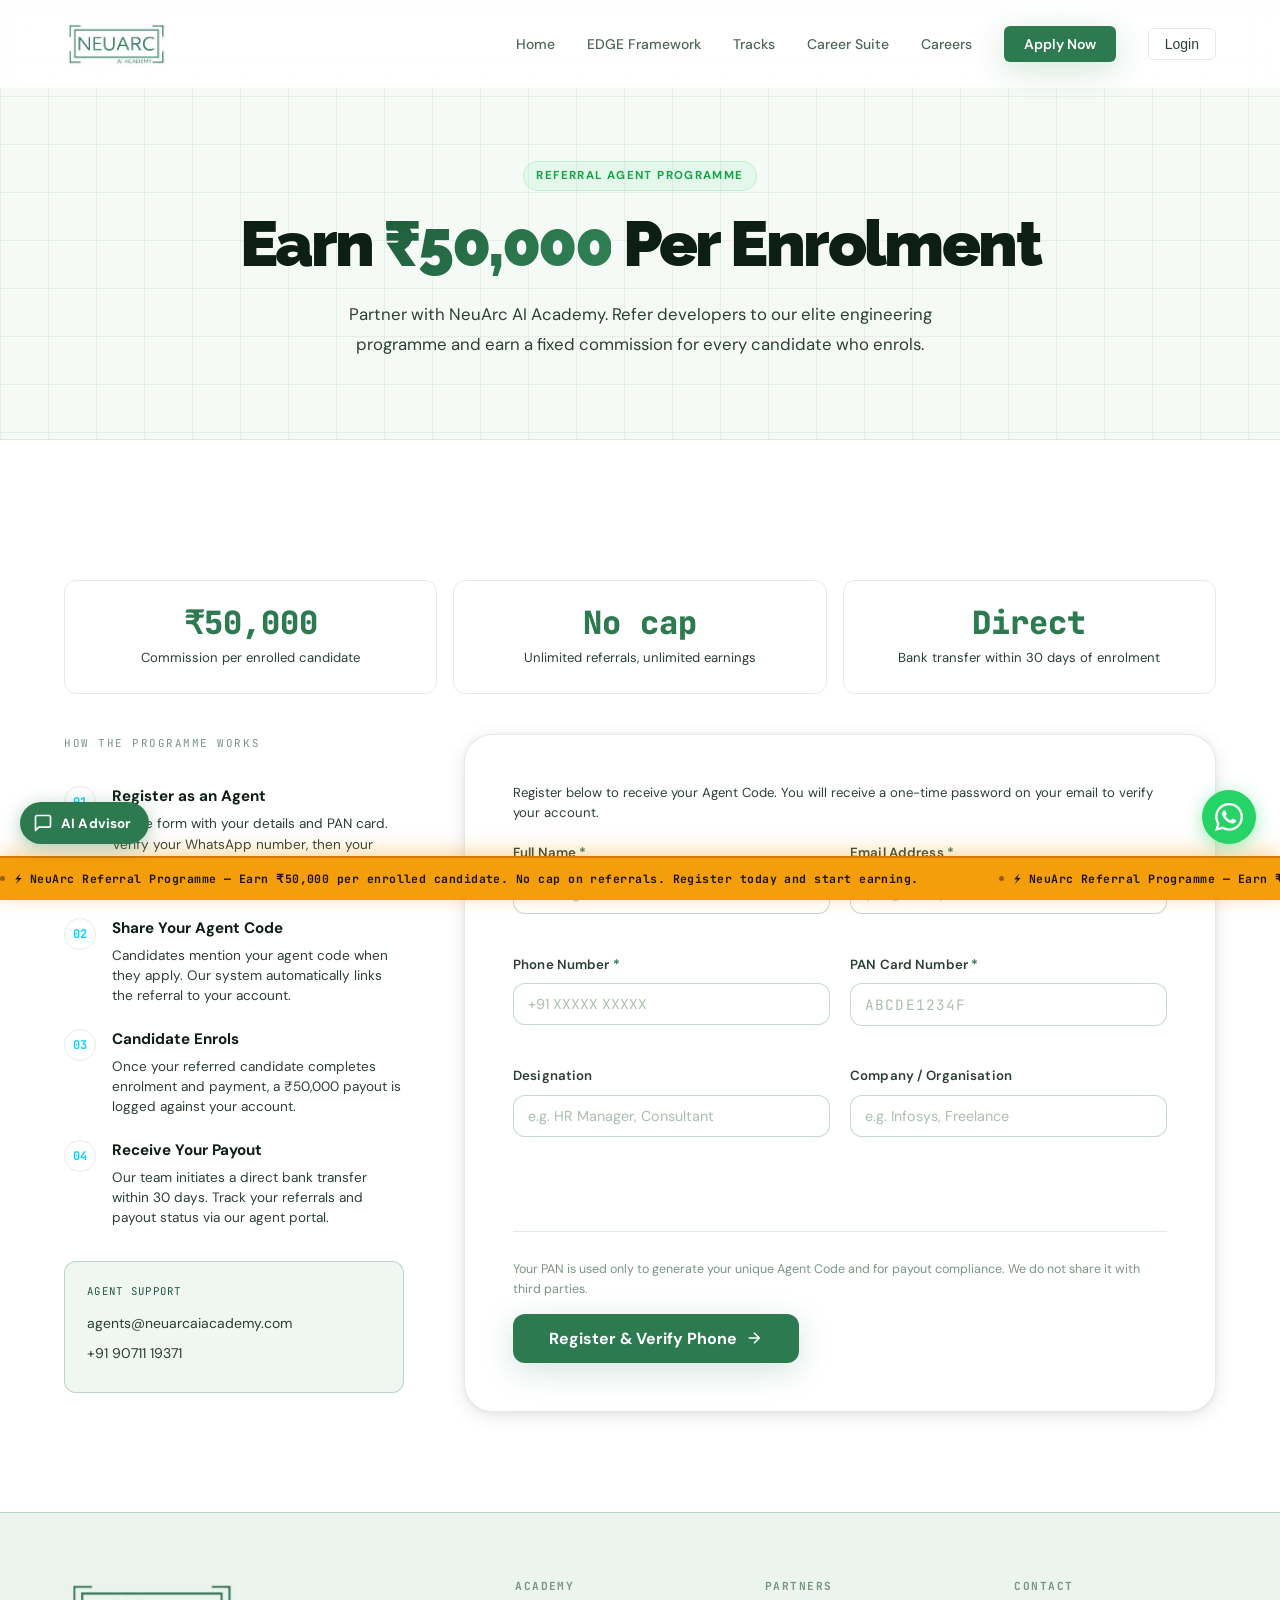
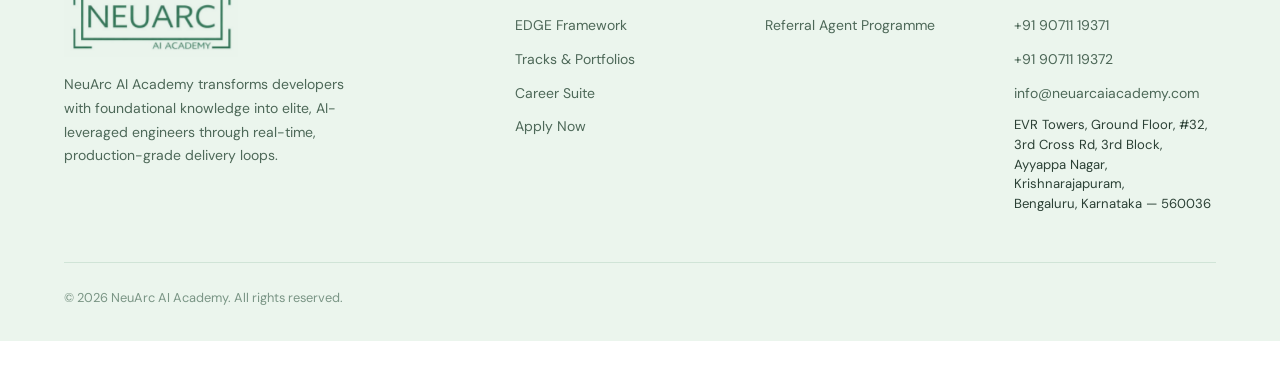
==== commit a5933d85: "feat: add Careers to top navigation on all pages Added <li><a href="careers.html">Careers</a></li> b" ====
--- a/agents.html
+++ b/agents.html
@@ -163,6 +163,7 @@
       <li><a href="edge-framework.html">EDGE Framework</a></li>
       <li><a href="tracks.html">Tracks</a></li>
       <li><a href="career.html">Career Suite</a></li>
+      <li><a href="careers.html">Careers</a></li>
       <li><a href="apply.html" class="nav-cta">Apply Now</a></li>
       <li><button class="nav-login-btn" aria-label="Login to portal">Login</button></li>
     </ul>
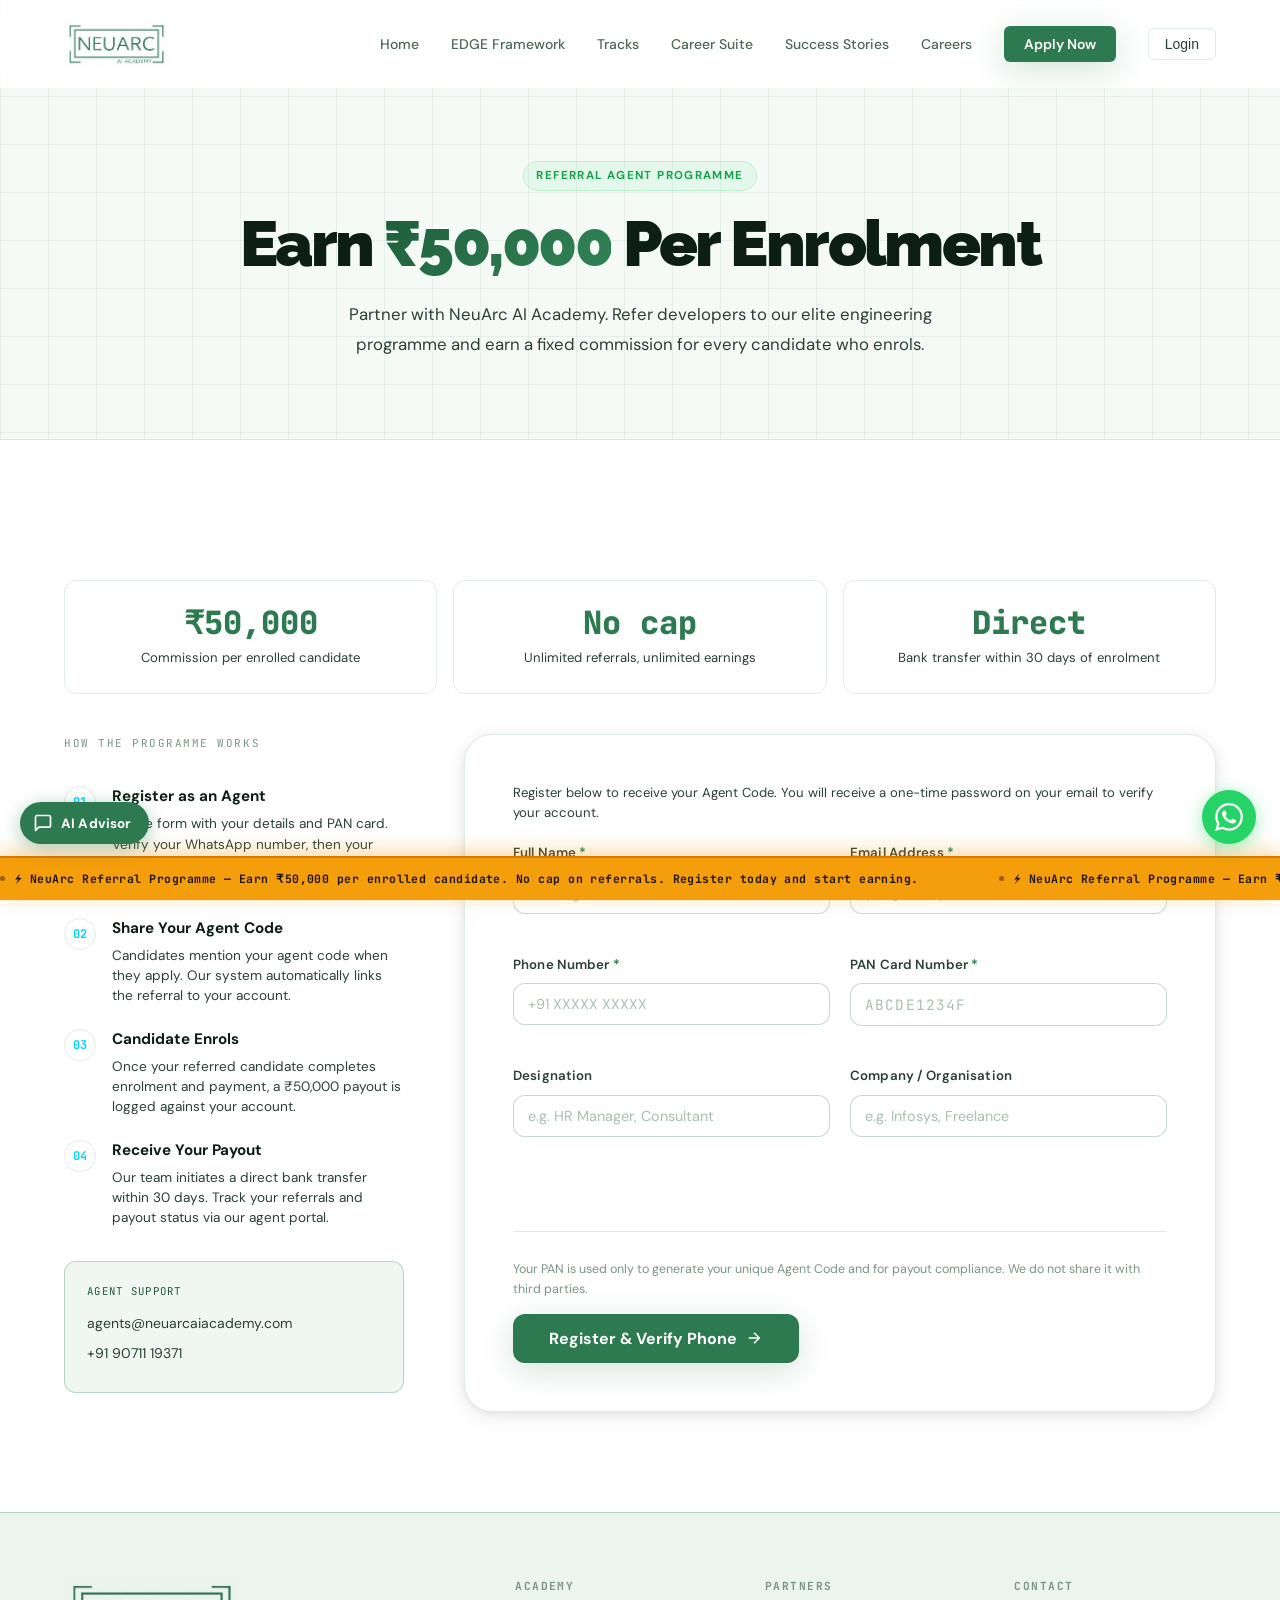
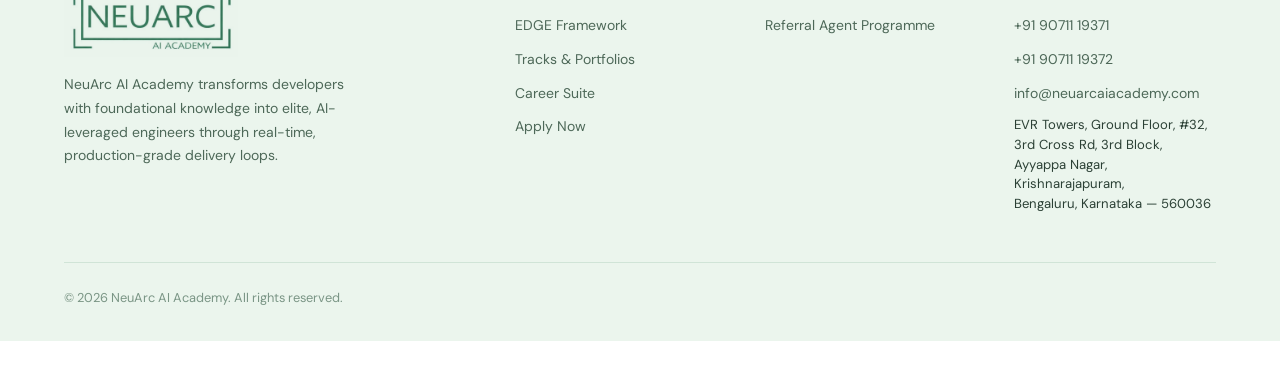
==== commit 03c104a7: "Add Success Stories page, add to nav on all pages - New success-stories.html: fetches testimonials f" ====
--- a/agents.html
+++ b/agents.html
@@ -163,6 +163,7 @@
       <li><a href="edge-framework.html">EDGE Framework</a></li>
       <li><a href="tracks.html">Tracks</a></li>
       <li><a href="career.html">Career Suite</a></li>
+      <li><a href="success-stories.html">Success Stories</a></li>
       <li><a href="careers.html">Careers</a></li>
       <li><a href="apply.html" class="nav-cta">Apply Now</a></li>
       <li><button class="nav-login-btn" aria-label="Login to portal">Login</button></li>
